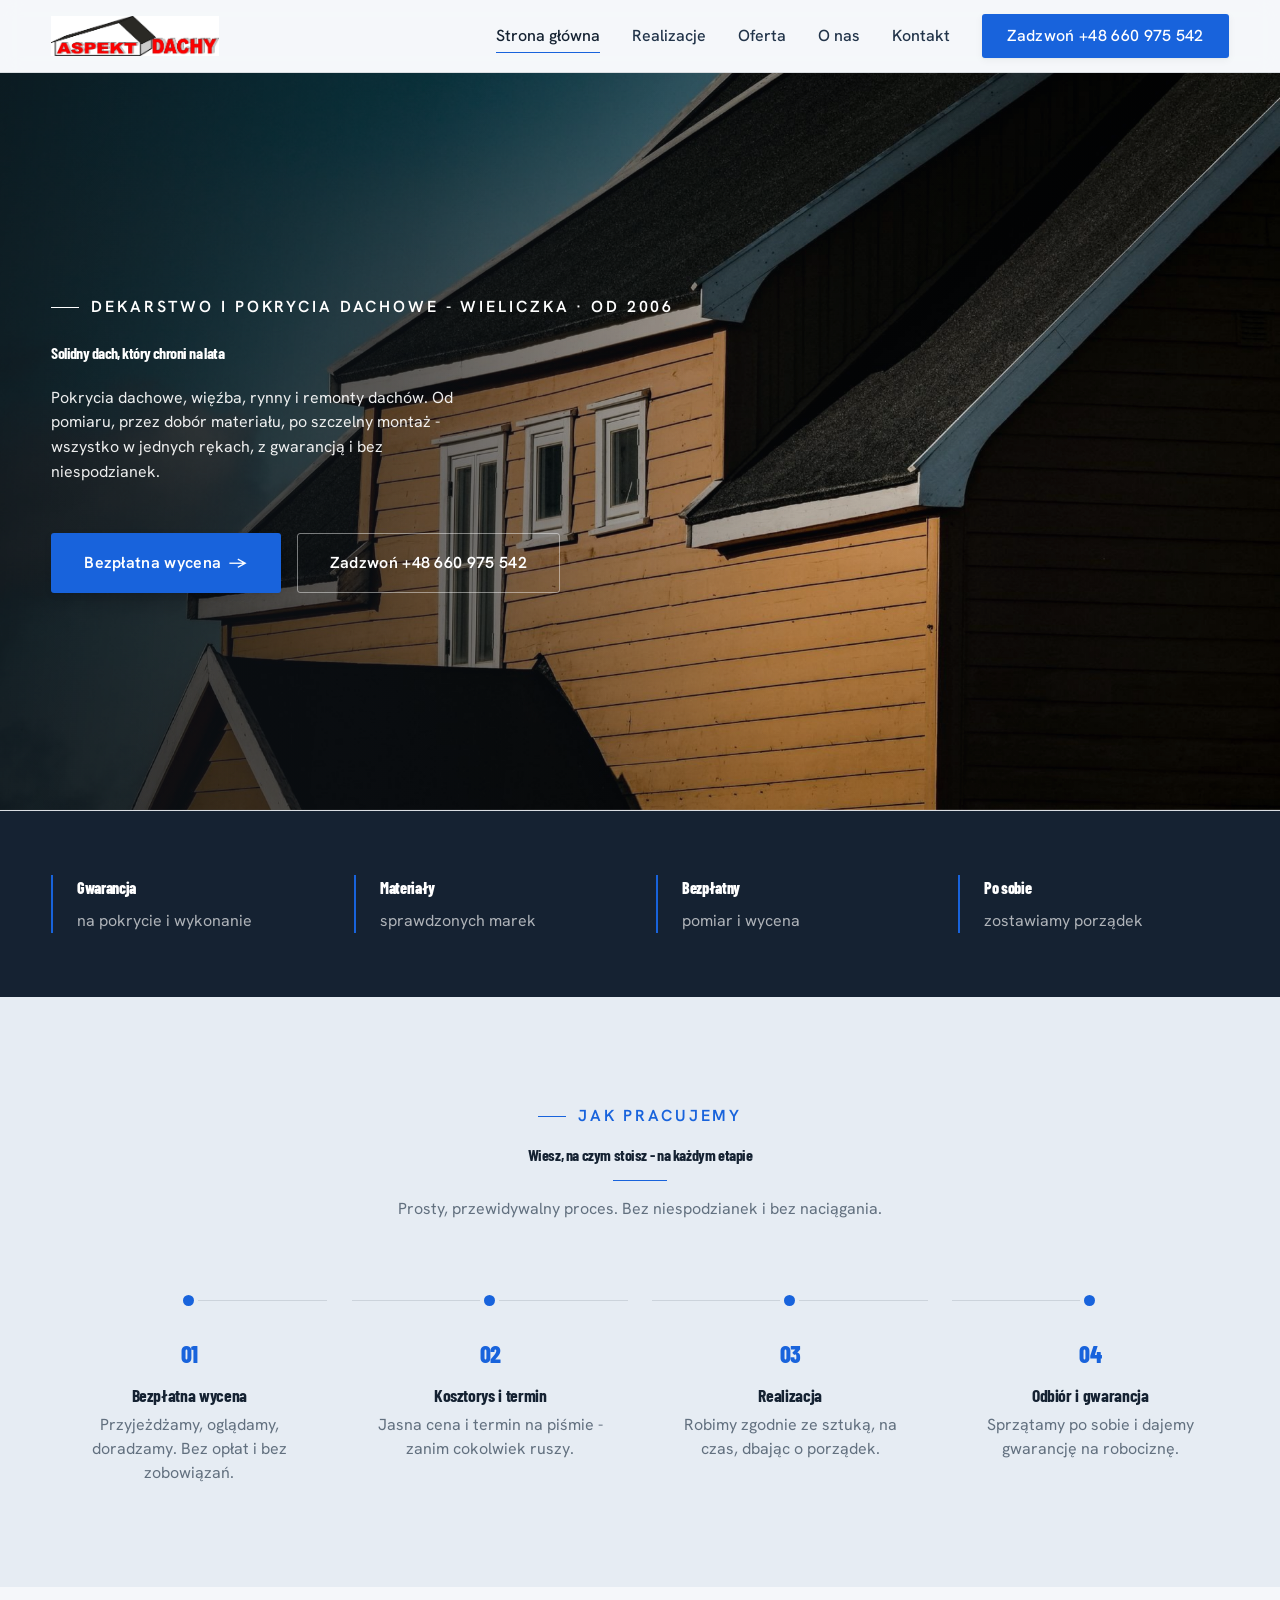
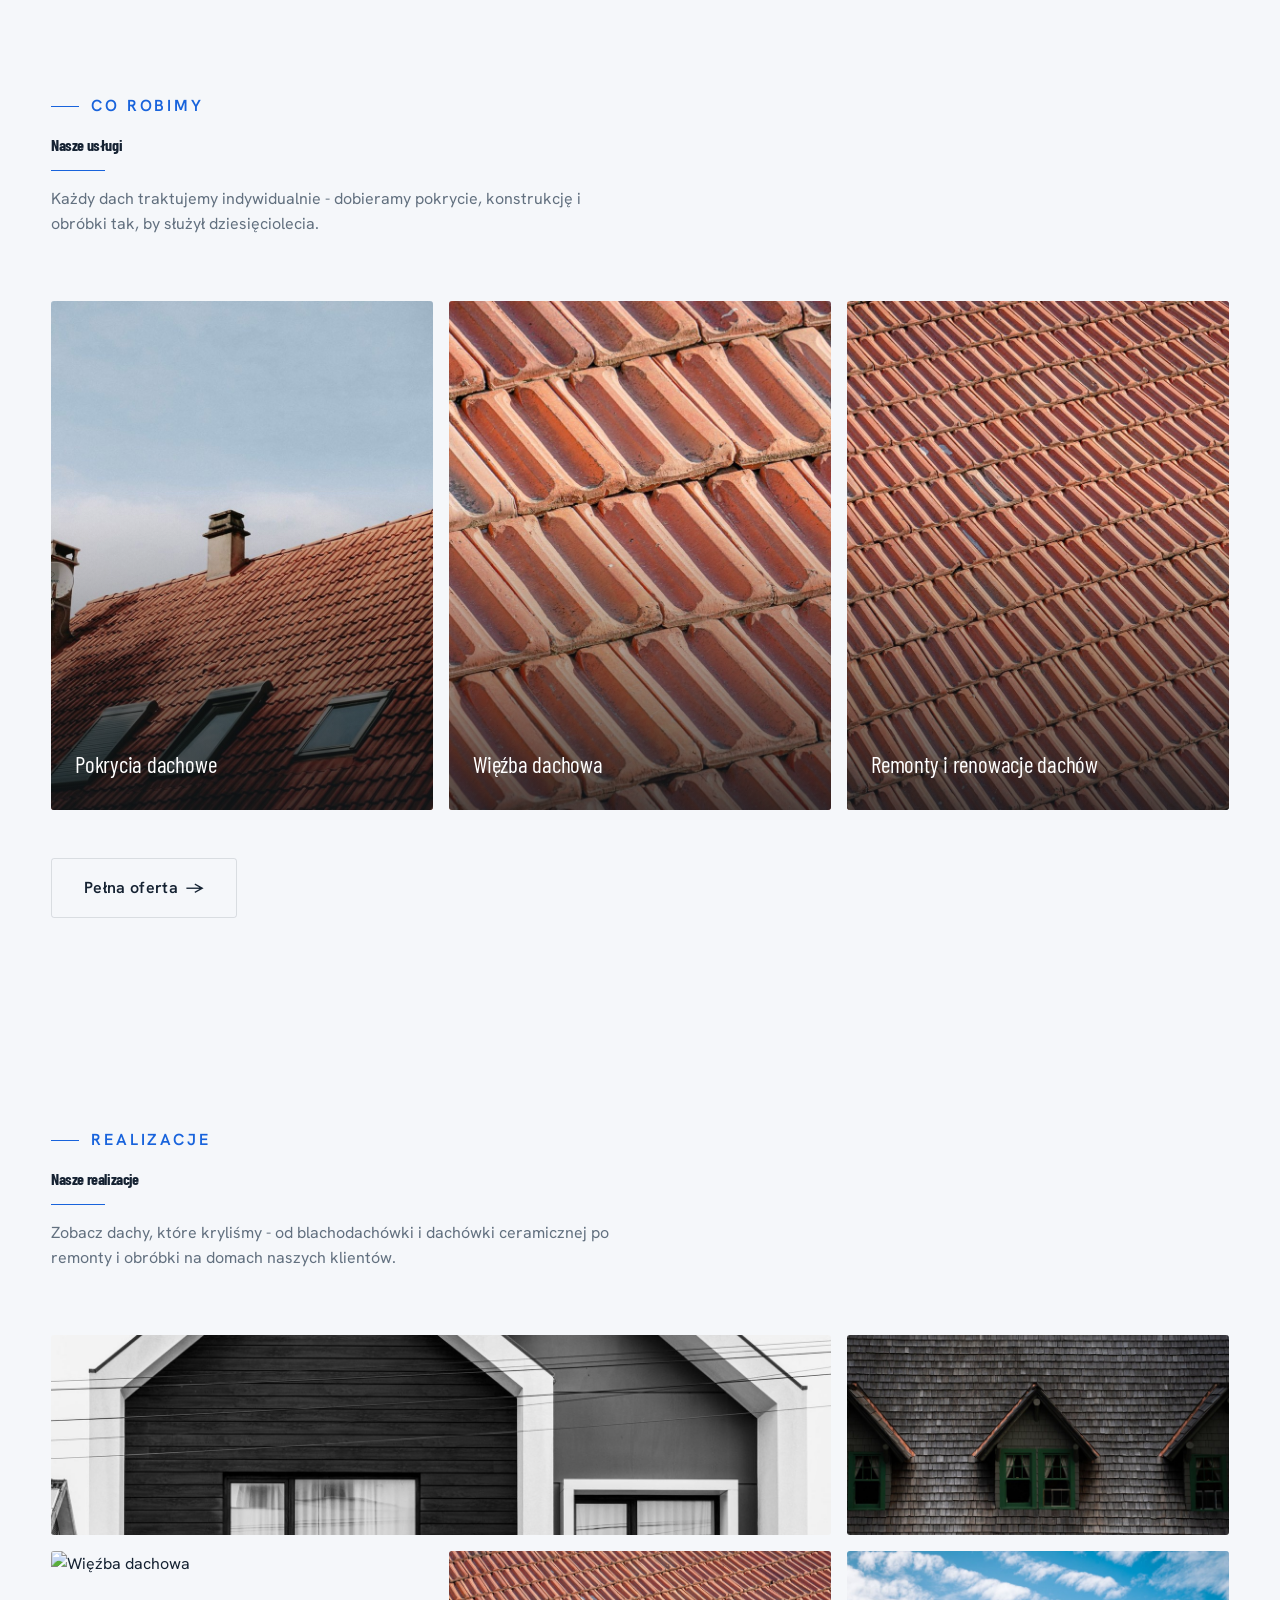
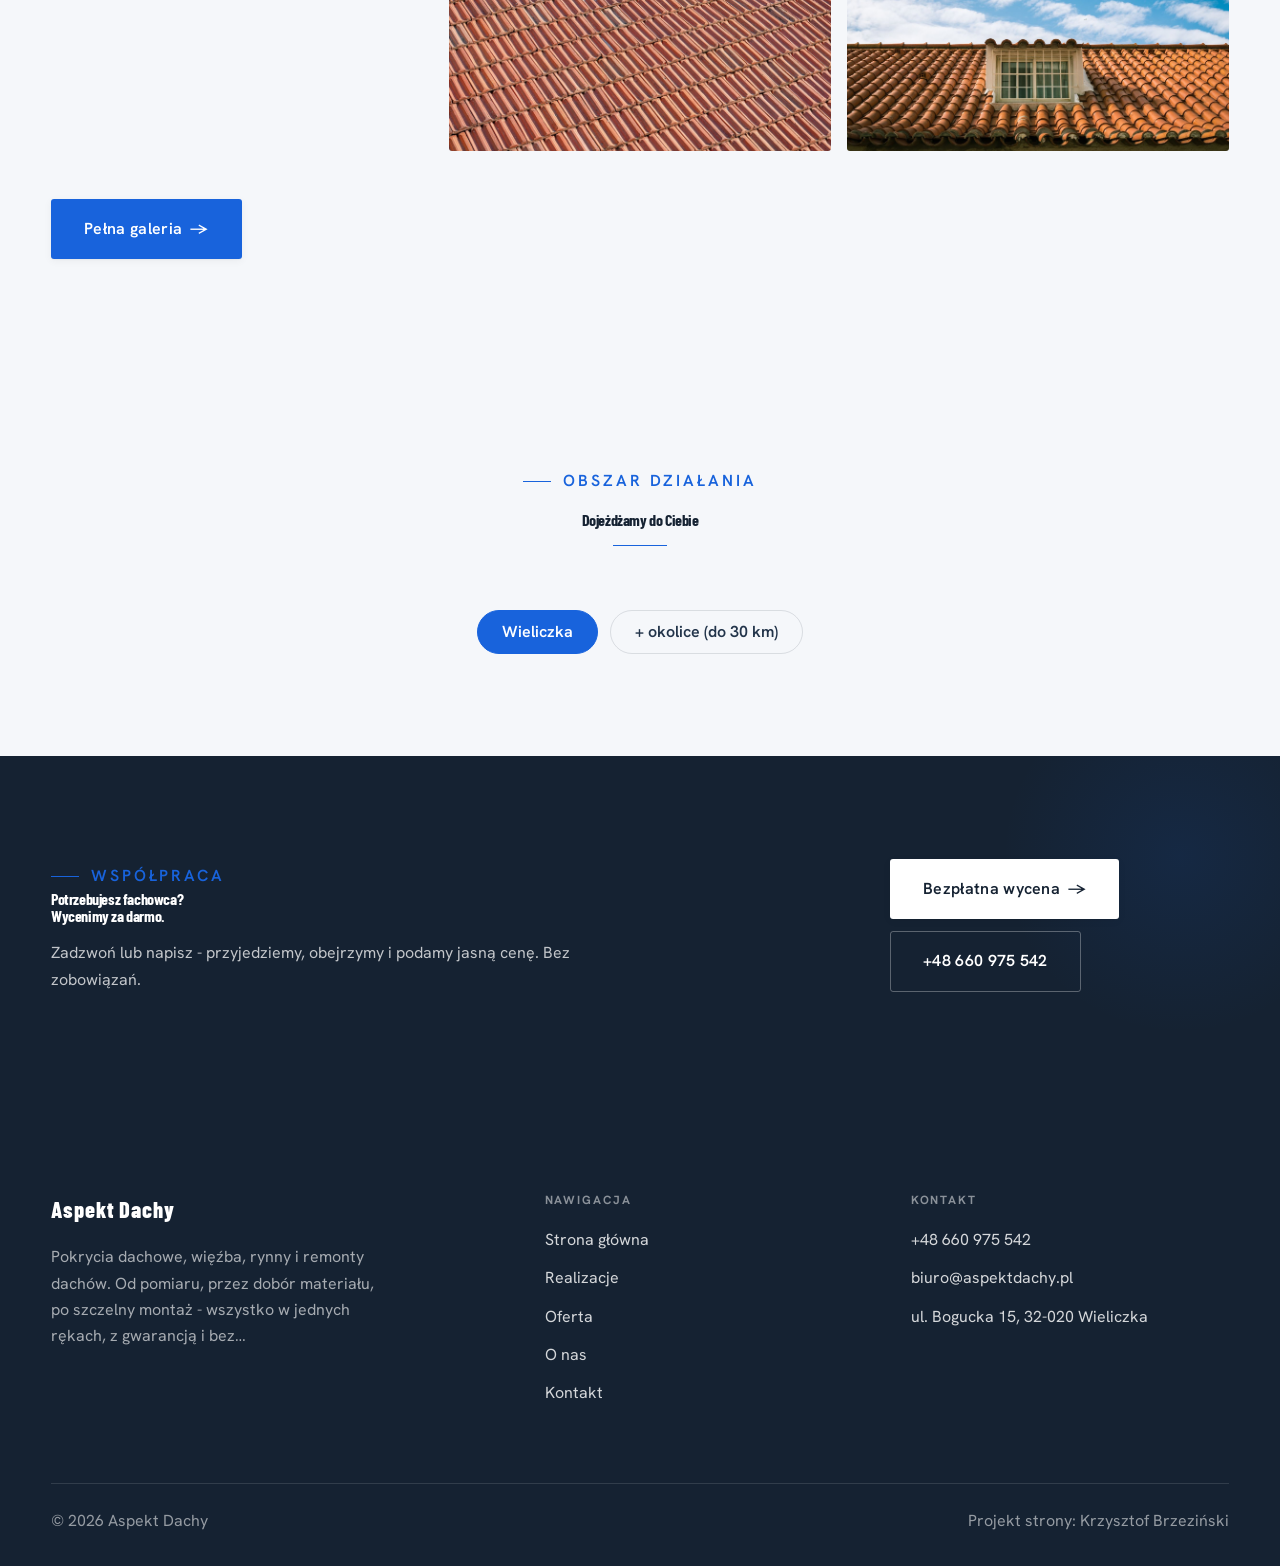
==== index.html @ 0766b1b4 "Demo Aspekt Dachy - dekarstwo Wieliczka (ich logo+kolor niebieski, stock nie AI)" ====
<!DOCTYPE html>
<html lang="pl">
<head>
<meta charset="UTF-8">
<meta name="viewport" content="width=device-width, initial-scale=1.0">
<title>Aspekt Dachy - Pokrycia dachowe i dekarstwo - Wieliczka</title>
<meta name="description" content="Aspekt Dachy - dekarstwo i pokrycia dachowe: blachodachówka, dachówka, więźba, rynny i remonty dachów. Bezpłatny pomiar i wycena. Zobacz nasze realizacje.">
<link rel="preconnect" href="https://fonts.googleapis.com">
<link rel="preconnect" href="https://fonts.gstatic.com" crossorigin>
<link href="https://fonts.googleapis.com/css2?family=Barlow+Condensed:wght@500;600;700&family=Hanken+Grotesk:wght@400;500;600&display=swap" rel="stylesheet">
<link rel="stylesheet" href="assets/styles.css">
</head>
<body>

<header class="nav">
  <div class="wrap nav-inner">
    <a class="brand brand-has-logo" href="index.html"><img class="brand-logo" src="img/logo.jpg" alt="Aspekt Dachy"></a>
    <nav class="nav-links">
      <a href="index.html" class="active">Strona główna</a>
      <a href="realizacje.html">Realizacje</a>
      <a href="oferta.html">Oferta</a>
      <a href="o-nas.html">O nas</a>
      <a href="kontakt.html">Kontakt</a>
      <a href="tel:+48660975542" class="btn btn-accent">Zadzwoń +48 660 975 542</a>
    </nav>
    <button class="nav-toggle" aria-label="Menu"><span></span><span></span><span></span></button>
  </div>
</header>

<section class="hero-cine">
  <img src="img/hero.jpg" alt="Aspekt Dachy - Solidny dach, który chroni na lata">
  <div class="wrap">
    <div class="hero-copy">
      <span class="eyebrow">Dekarstwo i pokrycia dachowe - Wieliczka · od 2006</span>
      <h1>Solidny dach, który chroni na lata</h1>
      <p class="lead">Pokrycia dachowe, więźba, rynny i remonty dachów. Od pomiaru, przez dobór materiału, po szczelny montaż - wszystko w jednych rękach, z gwarancją i bez niespodzianek.</p>
      <div class="hero-actions">
        <a href="kontakt.html" class="btn btn-accent">Bezpłatna wycena <span class="arr">→</span></a>
        <a href="tel:+48660975542" class="btn btn-ghost" style="color:#fff;border-color:rgba(255,255,255,.45)">Zadzwoń +48 660 975 542</a>
      </div>
    </div>
  </div>
</section>
<section class="strip" style="padding-block:0">
  <div class="wrap">
    <div class="item reveal"><div class="k">Gwarancja</div><div class="v">na pokrycie i wykonanie</div></div>
    <div class="item reveal"><div class="k">Materiały</div><div class="v">sprawdzonych marek</div></div>
    <div class="item reveal"><div class="k">Bezpłatny</div><div class="v">pomiar i wycena</div></div>
    <div class="item reveal"><div class="k">Po sobie</div><div class="v">zostawiamy porządek</div></div>
  </div>
</section>
<section class="proces">
  <div class="wrap">
    <div class="head center reveal">
      <span class="eyebrow">Jak pracujemy</span>
      <h2>Wiesz, na czym stoisz - na każdym etapie</h2>
      <p>Prosty, przewidywalny proces. Bez niespodzianek i bez naciągania.</p>
    </div>
    <ol class="proces-line">
      <li class="reveal"><span class="pno">01</span><h3>Bezpłatna wycena</h3><p>Przyjeżdżamy, oglądamy, doradzamy. Bez opłat i bez zobowiązań.</p></li>
      <li class="reveal"><span class="pno">02</span><h3>Kosztorys i termin</h3><p>Jasna cena i termin na piśmie - zanim cokolwiek ruszy.</p></li>
      <li class="reveal"><span class="pno">03</span><h3>Realizacja</h3><p>Robimy zgodnie ze sztuką, na czas, dbając o porządek.</p></li>
      <li class="reveal"><span class="pno">04</span><h3>Odbiór i gwarancja</h3><p>Sprzątamy po sobie i dajemy gwarancję na robociznę.</p></li>
    </ol>
  </div>
</section>
<section>
  <div class="wrap">
    <div class="head reveal">
      <span class="eyebrow">Co robimy</span>
      <h2>Nasze usługi</h2>
      <p>Każdy dach traktujemy indywidualnie - dobieramy pokrycie, konstrukcję i obróbki tak, by służył dziesięciolecia.</p>
    </div>
    <div class="gateways">
      <a href="oferta.html" class="gateway reveal"><img src="img/g2.jpg" alt="Pokrycia dachowe" loading="lazy"><span class="g-ttl">Pokrycia dachowe</span></a>
      <a href="oferta.html" class="gateway reveal"><img src="img/g3.jpg" alt="Więźba dachowa" loading="lazy"><span class="g-ttl">Więźba dachowa</span></a>
      <a href="oferta.html" class="gateway reveal"><img src="img/g4.jpg" alt="Remonty i renowacje dachów" loading="lazy"><span class="g-ttl">Remonty i renowacje dachów</span></a>
    </div>
    <div style="margin-top:var(--space-7)" class="reveal"><a href="oferta.html" class="btn btn-ghost">Pełna oferta <span class="arr">→</span></a></div>
  </div>
</section>
<section>
  <div class="wrap">
    <div class="head reveal">
      <span class="eyebrow">Realizacje</span>
      <h2>Nasze realizacje</h2>
      <p>Zobacz dachy, które kryliśmy - od blachodachówki i dachówki ceramicznej po remonty i obróbki na domach naszych klientów.</p>
    </div>
    <div class="gallery">
      <div class="tile t-two3 reveal"><img src="img/g5.jpg" alt="Dach z blachodachówki" loading="lazy"><div class="cap">Dach z blachodachówki</div></div>
      <div class="tile t-third reveal"><img src="img/g6.jpg" alt="Dachówka ceramiczna" loading="lazy"><div class="cap">Dachówka ceramiczna</div></div>
      <div class="tile t-third reveal"><img src="img/g7.jpg" alt="Więźba dachowa" loading="lazy"><div class="cap">Więźba dachowa</div></div>
      <div class="tile t-third reveal"><img src="img/g8.jpg" alt="Rynny i obróbki" loading="lazy"><div class="cap">Rynny i obróbki</div></div>
      <div class="tile t-third reveal"><img src="img/g9.jpg" alt="Remont dachu" loading="lazy"><div class="cap">Remont dachu</div></div>
    </div>
    <div style="margin-top:var(--space-7)" class="reveal"><a href="realizacje.html" class="btn btn-accent">Pełna galeria <span class="arr">→</span></a></div>
  </div>
</section>
<section class="obszar">
  <div class="wrap">
    <div class="head center reveal">
      <span class="eyebrow">Obszar działania</span>
      <h2>Dojeżdżamy do Ciebie</h2>
    </div>
    <ul class="obszar-list reveal"><li class="is-home">Wieliczka</li><li>+ okolice (do 30 km)</li></ul>
  </div>
</section>
<section class="cta">
  <div class="wrap">
    <div class="reveal">
      <span class="eyebrow">Współpraca</span>
      <h2>Potrzebujesz fachowca? Wycenimy za darmo.</h2>
      <p>Zadzwoń lub napisz - przyjedziemy, obejrzymy i podamy jasną cenę. Bez zobowiązań.</p>
    </div>
    <div class="cta-actions reveal">
      <a href="kontakt.html" class="btn btn-light">Bezpłatna wycena <span class="arr">→</span></a>
      <a href="tel:+48660975542" class="btn btn-ghost" style="color:#fff;border-color:rgba(255,255,255,.3)">+48 660 975 542</a>
    </div>
  </div>
</section>

<footer>
  <div class="wrap">
    <div class="foot-grid">
      <div class="foot-brand">
        <div class="name">Aspekt Dachy</div>
        <p>Pokrycia dachowe, więźba, rynny i remonty dachów. Od pomiaru, przez dobór materiału, po szczelny montaż - wszystko w jednych rękach, z gwarancją i bez…</p>
      </div>
      <div class="foot-col">
        <h4>Nawigacja</h4>
        <a href="index.html">Strona główna</a>
        <a href="realizacje.html">Realizacje</a>
        <a href="oferta.html">Oferta</a>
        <a href="o-nas.html">O nas</a>
        <a href="kontakt.html">Kontakt</a>
      </div>
      <div class="foot-col">
        <h4>Kontakt</h4>
        <a href="tel:+48660975542">+48 660 975 542</a>
        <a href="mailto:biuro@aspektdachy.pl">biuro@aspektdachy.pl</a>
        <p>ul. Bogucka 15, 32-020 Wieliczka</p>
      </div>
    </div>
    <div class="foot-bot">
      <span>© 2026 Aspekt Dachy</span>
      <span>Projekt strony: Krzysztof Brzeziński</span>
    </div>
  </div>
</footer>
<div class="sticky-call"><a class="sc-call" href="tel:+48660975542">📞 Zadzwoń</a><a class="sc-quote" href="kontakt.html">Bezpłatna wycena</a></div>

<script src="assets/main.js"></script>
</body>
</html>
---- assets/styles.css ----
/* ============================================================
   STOLBASZ — premium, architektoniczny B2B fit-out
   Jasna paleta, zero brązu. System wg premium-web-craft.
   Projekt strony: Krzysztof Brzeziński
   ============================================================ */

:root{
  /* PALETA — jasna, architektoniczna, chłodna */
  --paper:#F5F7FA;          /* główne tło */
  --paper-2:#E6ECF3;        /* sekcje alternatywne (chłodny jasny szary) */
  --paper-3:#E6ECF3;        /* delikatne wypełnienia */
  --ink:#152232;            /* tekst główny — chłodny grafit */
  --ink-soft:#22344A;       /* nagłówki drugorzędne */
  --muted:#62707F;          /* tekst poboczny */
  --line:rgba(21,34,50,.12);/* hairline */
  --accent:#1863DC;         /* stonowany petrol-slate — jedyny akcent */
  --accent-d:#066AAB;
  --accent-soft:rgba(24,99,220,.10);
  --dark:#152232;           /* sekcje ciemne (stopka/CTA) */

  /* ODSTĘPY — skala 4/8 */
  --space-1:4px; --space-2:8px; --space-3:12px; --space-4:16px; --space-5:24px;
  --space-6:32px; --space-7:48px; --space-8:64px; --space-9:96px; --space-10:128px;

  /* TYPOGRAFIA — fluid clamp() */
  --text-sm:clamp(.82rem,.8rem+.1vw,.9rem);
  --text-base:clamp(1rem,.97rem+.15vw,1.1rem);
  --text-lg:clamp(1.12rem,1.05rem+.3vw,1.3rem);
  --text-h3:clamp(1.2rem,1.1rem+.5vw,1.5rem);
  --text-h2:clamp(1.9rem,1.5rem+1.9vw,2.8rem);
  --text-h1:clamp(2.6rem,1.9rem+3.6vw,4.6rem);

  /* PROMIENIE — architektoniczne, raczej ostre */
  --r-sm:3px; --r-md:6px; --r-lg:10px;

  /* RUCH */
  --ease:cubic-bezier(.25,.46,.45,.94); --dur:.24s;

  /* CIENIE — miękkie, warstwowe */
  --sh-sm:0 1px 2px rgba(16,24,32,.04), 0 2px 8px rgba(16,24,32,.05);
  --sh-md:0 2px 6px rgba(16,24,32,.05), 0 12px 28px -8px rgba(16,24,32,.12);
  --sh-lg:0 6px 14px rgba(16,24,32,.07), 0 26px 56px -18px rgba(16,24,32,.22);

  --hairline:1px solid var(--line);

  --font-display:'Barlow Condensed','Hanken Grotesk',sans-serif;
  --font-body:'Hanken Grotesk',sans-serif;
}

*{box-sizing:border-box;margin:0;padding:0}
html{scroll-behavior:smooth}
body{
  font-family:var(--font-body);
  font-size:var(--text-base);
  line-height:1.65;
  color:var(--ink);
  background:var(--paper);
  -webkit-font-smoothing:antialiased;
  text-rendering:optimizeLegibility;
}
img{max-width:100%;display:block}
a{color:inherit;text-decoration:none}

.wrap{width:min(92%,1180px);margin-inline:auto}
section{padding-block:clamp(52px,6.5vw,96px)}

h1,h2,h3{font-family:var(--font-display);font-weight:700;line-height:1.08;letter-spacing:-.02em;color:var(--ink)}
h1{font-size:var(--text-h1);letter-spacing:-.035em}
h2{font-size:var(--text-h2);letter-spacing:-.025em}
h3{font-size:var(--text-h3)}
p{max-width:65ch}

.eyebrow{
  font-family:var(--font-body);
  font-size:var(--text-sm);
  font-weight:600;
  letter-spacing:.18em;
  text-transform:uppercase;
  color:var(--accent);
  display:inline-flex;align-items:center;gap:var(--space-3);
}
.eyebrow::before{content:"";width:28px;height:1px;background:var(--accent);display:inline-block}

.muted{color:var(--muted)}
.lead{font-size:var(--text-lg);line-height:1.55;color:var(--ink-soft);max-width:50ch}

/* ---------- BUTTONS ---------- */
.btn{
  display:inline-flex;align-items:center;gap:var(--space-2);
  font-weight:600;font-size:var(--text-sm);letter-spacing:.02em;
  padding:var(--space-4) var(--space-6);
  border-radius:var(--r-sm);
  transition:transform var(--dur) var(--ease),box-shadow var(--dur) var(--ease),background var(--dur) var(--ease);
  cursor:pointer;border:1px solid transparent;
}
.btn-accent{background:var(--accent);color:#fff;box-shadow:var(--sh-sm)}
.btn-accent:hover{background:var(--accent-d);transform:translateY(-2px);box-shadow:var(--sh-md)}
.btn-accent:active{transform:translateY(0);box-shadow:var(--sh-sm)}
.btn-ghost{background:transparent;color:var(--ink);border-color:var(--line)}
.btn-ghost:hover{border-color:var(--accent);color:var(--accent);transform:translateY(-2px)}
.btn-light{background:#fff;color:var(--ink);box-shadow:var(--sh-sm)}
.btn-light:hover{transform:translateY(-2px);box-shadow:var(--sh-md)}
.btn .arr{transition:transform var(--dur) var(--ease)}
.btn:hover .arr{transform:translateX(4px)}

/* ---------- NAV ---------- */
.nav{
  position:sticky;top:0;z-index:50;
  background:color-mix(in srgb,var(--paper) 88%,transparent);
  backdrop-filter:saturate(140%) blur(10px);
  border-bottom:var(--hairline);
}
.nav-inner{display:flex;align-items:center;justify-content:space-between;height:72px}
.brand{display:flex;flex-direction:column;line-height:1}
.brand .name{font-family:var(--font-display);font-weight:800;font-size:1.35rem;letter-spacing:.04em}
.brand .sub{font-size:.62rem;letter-spacing:.34em;text-transform:uppercase;color:var(--muted);margin-top:5px}
.nav-links{display:flex;align-items:center;gap:var(--space-6)}
.nav-links a{font-size:var(--text-sm);font-weight:500;color:var(--ink-soft);position:relative;padding-block:4px;transition:color var(--dur) var(--ease)}
.nav-links a::after{content:"";position:absolute;left:0;bottom:0;width:0;height:1.5px;background:var(--accent);transition:width var(--dur) var(--ease)}
.nav-links a:hover,.nav-links a.active{color:var(--ink)}
.nav-links a:hover::after,.nav-links a.active::after{width:100%}
.nav-links .btn{padding:var(--space-2) var(--space-5)}
/* przyciski w nav: właściwy kolor (przebij .nav-links a) + bez podkreślenia */
.nav-links a.btn-accent{color:#fff}
.nav-links a.btn-ghost,.nav-links a.btn-light{color:var(--ink)}
.nav-links a.btn::after{display:none}
.nav-toggle{display:none;background:none;border:none;cursor:pointer;flex-direction:column;gap:5px;padding:8px}
.nav-toggle span{width:24px;height:2px;background:var(--ink);transition:var(--dur)}

/* ---------- HERO (split) ---------- */
.hero{position:relative;overflow:hidden;border-bottom:var(--hairline)}
.hero-grid{display:grid;grid-template-columns:1.05fr .95fr;gap:clamp(24px,4vw,60px);align-items:center;
  padding-block:clamp(36px,4.5vw,64px)}
.hero-copy .eyebrow{margin-bottom:var(--space-5)}
.hero-copy h1{margin-bottom:var(--space-5)}
.hero-copy .lead{margin-bottom:var(--space-7)}
.hero-actions{display:flex;flex-wrap:wrap;gap:var(--space-4)}
.hero-art{position:relative;aspect-ratio:4/3;border-radius:var(--r-lg);overflow:hidden;box-shadow:var(--sh-lg)}
.hero-art img{width:100%;height:100%;object-fit:cover}
.hero-art::after{content:"";position:absolute;inset:0;background:linear-gradient(180deg,transparent 55%,rgba(18,24,28,.28))}
.hero-badge{position:absolute;left:var(--space-5);bottom:var(--space-5);z-index:2;
  background:rgba(252,252,251,.94);backdrop-filter:blur(4px);
  border-radius:var(--r-md);padding:var(--space-4) var(--space-5);box-shadow:var(--sh-md);max-width:78%}
.hero-badge strong{display:block;font-family:var(--font-display);font-size:1rem;letter-spacing:-.01em}
.hero-badge span{font-size:var(--text-sm);color:var(--muted)}

/* ---------- HERO duży / kinowy (strona główna) ---------- */
.hero-cine{position:relative;min-height:clamp(560px,82vh,840px);min-height:clamp(560px,82svh,840px);display:flex;align-items:center;overflow:hidden;border-bottom:var(--hairline)}
.hero-cine>img{position:absolute;inset:0;width:100%;height:100%;object-fit:cover;z-index:0}
.hero-cine::after{content:"";position:absolute;inset:0;z-index:1;
  background:linear-gradient(95deg,rgba(13,18,23,.86) 0%,rgba(13,18,23,.64) 32%,rgba(13,18,23,.24) 62%,rgba(13,18,23,.04) 100%)}
.hero-cine .wrap{position:relative;z-index:2;padding-block:var(--space-8)}
.hero-cine .hero-copy{max-width:660px}
.hero-cine .eyebrow{color:#fff;margin-bottom:var(--space-5)}
.hero-cine .eyebrow::before{background:#fff}
.hero-cine h1{color:#fff;margin-bottom:var(--space-5);font-size:clamp(2.9rem,2rem+4.4vw,5.2rem)}
.hero-cine .lead{color:rgba(255,255,255,.92);max-width:48ch;margin-bottom:var(--space-7)}
.hero-cine .hero-actions{display:flex;flex-wrap:wrap;gap:var(--space-4)}
@media(max-width:680px){
  .hero-cine{min-height:clamp(520px,76vh,640px);min-height:clamp(520px,76svh,640px);align-items:flex-end}
  .hero-cine::after{background:linear-gradient(0deg,rgba(13,18,23,.9) 6%,rgba(13,18,23,.45) 55%,rgba(13,18,23,.25) 100%)}
  .hero-cine .wrap{padding-bottom:var(--space-9)}
}

/* full-bleed hero variant (podstrony) */
.pagehead{position:relative;min-height:46vh;min-height:46svh;display:flex;align-items:flex-end;overflow:hidden;border-bottom:var(--hairline)}
.pagehead img{position:absolute;inset:0;width:100%;height:100%;object-fit:cover}
.pagehead::after{content:"";position:absolute;inset:0;background:linear-gradient(180deg,rgba(18,24,28,.25),rgba(18,24,28,.62))}
.pagehead .wrap{position:relative;z-index:2;padding-block:var(--space-9);color:#fff}
.pagehead h1{color:#fff;max-width:18ch}
.pagehead .eyebrow{color:#fff}
.pagehead .eyebrow::before{background:#fff}
.pagehead p{color:rgba(255,255,255,.86);margin-top:var(--space-4);max-width:54ch}

/* ---------- STRIP (pasek skrótów / liczby) ---------- */
.strip{background:var(--dark);color:#fff}
.strip .wrap{display:grid;grid-template-columns:repeat(4,1fr);gap:var(--space-6);padding-block:var(--space-8)}
.strip .item .k{font-family:var(--font-display);font-size:clamp(1.6rem,1.2rem+1.4vw,2.4rem);font-weight:800;letter-spacing:-.02em;color:#fff}
.strip .item .v{font-size:var(--text-sm);color:rgba(255,255,255,.66);margin-top:var(--space-2);line-height:1.45}
.strip .item{border-left:2px solid var(--accent);padding-left:var(--space-5)}

/* ---------- SECTION HEAD ---------- */
.head{max-width:48rem;margin-bottom:var(--space-8)}
.head.center{margin-inline:auto;text-align:center}
.head .eyebrow{margin-bottom:var(--space-4)}
.head h2{margin-bottom:var(--space-4)}
.head p{color:var(--muted);font-size:var(--text-lg);line-height:1.55}
.head.center p{margin-inline:auto}

/* ---------- INTRO SPLIT ---------- */
.split{display:grid;grid-template-columns:.92fr 1.08fr;gap:clamp(28px,5vw,80px);align-items:center}
.split.rev{grid-template-columns:1.08fr .92fr}
.split.rev .split-art{order:-1}
.split-art{position:relative;aspect-ratio:5/4;border-radius:var(--r-lg);overflow:hidden;box-shadow:var(--sh-lg)}
.split-art img{width:100%;height:100%;object-fit:cover}
.split-copy h2{margin-bottom:var(--space-5)}
.split-copy p+p{margin-top:var(--space-4)}
.split-copy .btn{margin-top:var(--space-6)}

/* ---------- SERVICES (zakres) ---------- */
.svc-grid{display:grid;grid-template-columns:repeat(auto-fit,minmax(280px,1fr));gap:var(--space-5)}
.svc{background:#fff;border:var(--hairline);border-radius:var(--r-md);padding:var(--space-7) var(--space-6);
  transition:transform var(--dur) var(--ease),box-shadow var(--dur) var(--ease),border-color var(--dur) var(--ease);
  position:relative;overflow:hidden}
.svc::before{content:"";position:absolute;left:0;top:0;width:3px;height:0;background:var(--accent);transition:height var(--dur) var(--ease)}
.svc:hover{transform:translateY(-4px);box-shadow:var(--sh-md);border-color:transparent}
.svc:hover::before{height:100%}
.svc .ic{font-family:var(--font-display);font-size:.8rem;font-weight:700;letter-spacing:.12em;color:var(--accent);margin-bottom:var(--space-4)}
.svc h3{margin-bottom:var(--space-3);font-size:1.22rem}
.svc p{color:var(--muted);font-size:var(--text-base);line-height:1.6}

/* big detailed service rows */
.svc-row{display:grid;grid-template-columns:.8fr 1.2fr;gap:clamp(20px,4vw,60px);align-items:center;padding-block:var(--space-8)}
.svc-row+.svc-row{border-top:var(--hairline)}
.svc-row.rev{grid-template-columns:1.2fr .8fr}
.svc-row.rev .svc-row-art{order:-1}
.svc-row-art{aspect-ratio:4/3;border-radius:var(--r-md);overflow:hidden;box-shadow:var(--sh-md)}
.svc-row-art img{width:100%;height:100%;object-fit:cover}
.svc-row h3{font-size:1.5rem;margin-bottom:var(--space-4)}
.svc-row .num{font-family:var(--font-display);font-size:.85rem;font-weight:700;letter-spacing:.14em;color:var(--accent);display:block;margin-bottom:var(--space-3)}
.svc-row ul{list-style:none;margin-top:var(--space-4);display:flex;flex-direction:column;gap:var(--space-2)}
.svc-row li{position:relative;padding-left:var(--space-5);color:var(--muted);font-size:var(--text-base)}
.svc-row li::before{content:"";position:absolute;left:0;top:.62em;width:8px;height:1px;background:var(--accent)}

/* ---------- GALLERY (realizacje) ---------- */
.gallery{display:grid;grid-template-columns:repeat(12,1fr);gap:var(--space-4);grid-auto-rows:200px}
.tile{position:relative;overflow:hidden;border-radius:var(--r-md);box-shadow:var(--sh-sm);
  transition:transform var(--dur) var(--ease),box-shadow var(--dur) var(--ease)}
.tile img{width:100%;height:100%;object-fit:cover;transition:transform .6s var(--ease)}
.tile:hover{box-shadow:var(--sh-md)}
.tile:hover img{transform:scale(1.05)}
.tile .cap{position:absolute;left:0;right:0;bottom:0;padding:var(--space-5) var(--space-4) var(--space-4);
  background:linear-gradient(transparent,rgba(18,24,28,.78));color:#fff;
  font-size:var(--text-sm);font-weight:600;letter-spacing:.01em;
  opacity:0;transform:translateY(8px);transition:var(--dur) var(--ease)}
.tile:hover .cap{opacity:1;transform:translateY(0)}
.tile .cap small{display:block;font-weight:400;opacity:.78;letter-spacing:.04em;text-transform:uppercase;font-size:.66rem;margin-top:3px}
/* bento spans */
.t-wide{grid-column:span 6}
.t-tall{grid-column:span 6;grid-row:span 2}
.t-std{grid-column:span 6}
.t-third{grid-column:span 4}
.t-two3{grid-column:span 8}

/* ---------- TRUST / WIARYGODNOŚĆ ---------- */
.trust{background:var(--paper-2)}
.trust-grid{display:grid;grid-template-columns:repeat(auto-fit,minmax(240px,1fr));gap:var(--space-5);margin-top:var(--space-7)}
.trust-card{background:#fff;border-radius:var(--r-md);padding:var(--space-7) var(--space-6);box-shadow:var(--sh-sm);border-top:3px solid var(--accent)}
.trust-card .big{font-family:var(--font-display);font-size:clamp(1.8rem,1.3rem+1.6vw,2.6rem);font-weight:800;letter-spacing:-.02em;color:var(--ink);line-height:1}
.trust-card h3{font-size:1.12rem;margin:var(--space-3) 0 var(--space-2)}
.trust-card p{color:var(--muted);font-size:var(--text-base);line-height:1.55}

/* ---------- CTA band ---------- */
.cta{background:var(--dark);color:#fff;position:relative;overflow:hidden}
.cta .wrap{display:grid;grid-template-columns:1.4fr .6fr;gap:var(--space-7);align-items:center;position:relative;z-index:2}
.cta h2{color:#fff;max-width:20ch}
.cta p{color:rgba(255,255,255,.74);margin-top:var(--space-4)}
.cta-actions{display:flex;flex-direction:column;gap:var(--space-3);align-items:flex-start}
.cta::before{content:"";position:absolute;right:-80px;top:-80px;width:360px;height:360px;border-radius:50%;
  background:radial-gradient(circle,var(--accent-soft),transparent 70%)}

/* ---------- CONTACT ---------- */
.contact-grid{display:grid;grid-template-columns:.85fr 1.15fr;gap:clamp(28px,4vw,56px);align-items:start}
.info-list{display:flex;flex-direction:column;gap:var(--space-2)}
.info-row{display:flex;gap:var(--space-4);align-items:flex-start;padding-block:var(--space-4);border-bottom:var(--hairline)}
.info-row .ic{flex:none;width:42px;height:42px;display:grid;place-items:center;border-radius:50%;
  background:var(--accent-soft);color:var(--accent);font-size:1.05rem}
.info-row .lbl{font-size:.72rem;letter-spacing:.14em;text-transform:uppercase;color:var(--muted)}
.info-row .val{font-weight:600;font-size:var(--text-base);margin-top:2px}
.info-row a.val:hover{color:var(--accent)}
.map{border:none;border-radius:var(--r-lg);box-shadow:var(--sh-md);width:100%;height:100%;min-height:380px;filter:grayscale(.2) contrast(1.02)}
.form{background:#fff;border:var(--hairline);border-radius:var(--r-lg);padding:clamp(24px,3vw,40px);box-shadow:var(--sh-sm)}
.form .fld{margin-bottom:var(--space-5)}
.form label{display:block;font-size:var(--text-sm);font-weight:600;margin-bottom:var(--space-2)}
.form input,.form textarea{width:100%;font-family:inherit;font-size:var(--text-base);color:var(--ink);
  padding:var(--space-4);border:var(--hairline);border-radius:var(--r-sm);background:var(--paper);transition:border-color var(--dur)}
.form input:focus,.form textarea:focus{outline:none;border-color:var(--accent);background:#fff}
.form textarea{resize:vertical;min-height:120px}
.form .note{font-size:var(--text-sm);color:var(--muted);margin-top:var(--space-3)}

/* ---------- FOOTER ---------- */
footer{background:var(--dark);color:#fff;padding-block:var(--space-9) var(--space-6)}
.foot-grid{display:grid;grid-template-columns:1.4fr 1fr 1fr;gap:var(--space-7);margin-bottom:var(--space-8)}
.foot-brand .name{font-family:var(--font-display);font-weight:800;font-size:1.4rem;letter-spacing:.04em}
.foot-brand p{color:rgba(255,255,255,.62);margin-top:var(--space-4);font-size:var(--text-base);max-width:38ch}
.foot-col h4{font-size:.74rem;letter-spacing:.16em;text-transform:uppercase;color:rgba(255,255,255,.5);margin-bottom:var(--space-4)}
.foot-col a,.foot-col p{display:block;color:rgba(255,255,255,.82);font-size:var(--text-base);margin-bottom:var(--space-3)}
.foot-col a:hover{color:#fff}
.foot-bot{border-top:1px solid rgba(255,255,255,.12);padding-top:var(--space-5);display:flex;justify-content:space-between;flex-wrap:wrap;gap:var(--space-3);
  font-size:var(--text-sm);color:rgba(255,255,255,.55)}
.foot-bot a:hover{color:#fff}

/* ---------- REVEAL ---------- */
.reveal{opacity:0;transform:translateY(22px);transition:opacity .6s var(--ease),transform .6s var(--ease)}
.reveal.in{opacity:1;transform:none}

/* ---------- RESPONSIVE ---------- */
@media(max-width:920px){
  .hero-grid,.split,.split.rev,.svc-row,.svc-row.rev,.cta .wrap,.contact-grid,.foot-grid{grid-template-columns:1fr}
  .split.rev .split-art,.svc-row.rev .svc-row-art{order:0}
  .hero-art{aspect-ratio:16/10;max-height:420px}
  .strip .wrap{grid-template-columns:repeat(2,1fr);gap:var(--space-7)}
  .gallery{grid-auto-rows:180px}
  .t-wide,.t-tall,.t-std,.t-third,.t-two3{grid-column:span 6}
  .t-tall{grid-row:span 1}
  .cta-actions{flex-direction:row;flex-wrap:wrap}
  .foot-grid{gap:var(--space-6)}
}
@media(max-width:680px){
  .nav-links{position:fixed;inset:72px 0 auto 0;background:var(--paper);flex-direction:column;align-items:stretch;
    gap:0;padding:var(--space-4) 6%;border-bottom:var(--hairline);box-shadow:var(--sh-md);
    transform:translateY(-120%);transition:transform var(--dur) var(--ease)}
  .nav-links.open{transform:translateY(0)}
  .nav-links a{padding-block:var(--space-4);border-bottom:var(--hairline)}
  .nav-links .btn{margin-top:var(--space-3);justify-content:center}
  .nav-toggle{display:flex}
  .strip .wrap{grid-template-columns:1fr}
  .gallery{grid-template-columns:repeat(6,1fr)}
  .foot-grid{grid-template-columns:1fr}
}
@media(prefers-reduced-motion:reduce){
  *{animation-duration:.01ms!important;transition:none!important}
  .reveal{opacity:1!important;transform:none!important}
  html{scroll-behavior:auto}
}

/* ============================================================
   PREMIUM LAYER — destylat deep-researchu branż (anty-AI, spokój).
   Zmienne STOLBASZ (--accent/--ink/--paper/--line/--dark). Ruch ledwo
   zauważalny, krzywa cubic-bezier(.16,.84,.44,1); prefers-reduced-motion
   pokryte blanketem wyżej. Karty hairline zamiast cieni = #1 sygnał „nie-AI".
   ============================================================ */

/* więcej oddechu między sekcjami (liderzy: 110-130px) */
section{padding-block:clamp(64px,8vw,128px)}

/* 1) Aksamitny reveal — dłuższa, miękka krzywa zamiast „skoku" */
.reveal{transition:opacity .9s cubic-bezier(.16,.84,.44,1),transform .9s cubic-bezier(.16,.84,.44,1);will-change:opacity,transform}
/* stagger TYLKO w galerii (tam pozycja = porządek dzieci) */
.gallery .reveal:nth-child(2){transition-delay:.07s}
.gallery .reveal:nth-child(3){transition-delay:.14s}
.gallery .reveal:nth-child(4){transition-delay:.21s}
.gallery .reveal:nth-child(5){transition-delay:.28s}
.gallery .reveal:nth-child(6){transition-delay:.35s}

/* 2) Hero STATYCZNY na .hero-cine — Ken Burns CAŁKIEM WYŁĄCZONY 26.06 (3. zgłoszenie Szymona).
   GENEZA: animowanie scale na <img> hero z teksturami (cegły/framugi) re-samplinguje obraz
   klatka po klatce → na części ekranów drobne drganie/shimmer = „heroshot się trzęsie".
   translateY usunięto wcześniej, scale-only + will-change/GPU NIE wystarczyły do GWARANCJI gładkości.
   Krzysztof zażądał pewności („make sure, że błąd się nie pojawi") > efekt. Zero animacji = 0% drgania.
   Delikatny zoom zostaje TYLKO w pełnoekranowych hero gastro/studio (hg-bg/hs-bg — tło, inny
   mechanizm, chwalone, nigdy nie zgłaszane). NIE wracać do KB na .hero-cine bez realnego testu
   na sprzęcie klienta — to ryzyko regresji „trzęsienia”. */
/* BEZPIECZNY "wow" na hero = jednorazowy FADE-IN (opacity), nie zoom.
   opacity nie dotyka bitmapy → gładkie na KAŻDYM zdjęciu/ekranie/GPU, zero ryzyka migotania.
   Geometryczny ruch (scale/translate) na .hero-cine jest ZAKAZANY (bramka pilnuje). */
@keyframes heroFade{from{opacity:0}to{opacity:1}}
.hero-cine>img{transform:none;animation:heroFade 1.1s ease-out both}

/* 3) Akcentowy hairline pod nagłówkiem sekcji, który „rysuje się" przy wejściu */
.head h2{position:relative;padding-bottom:18px}
.head h2::after{content:"";position:absolute;left:0;bottom:0;height:1px;width:0;background:var(--accent);transition:width 1s cubic-bezier(.16,.84,.44,1) .15s}
.head.center h2::after{left:50%;transform:translateX(-50%)}
.head.reveal.in h2::after,.head.center.reveal.in h2::after{width:54px}

/* 4) Karty HAIRLINE zamiast cieni/zaokrągleń (najmocniejszy anty-AI detal) */
.svc{background:transparent;border:1px solid var(--line);border-radius:var(--r-sm);box-shadow:none}
.svc:hover{box-shadow:none;border-color:var(--accent);transform:translateY(-3px)}
.trust-card{background:transparent;box-shadow:none;border:1px solid var(--line);border-top:2px solid var(--accent);border-radius:var(--r-sm)}
.tile{box-shadow:none;border-radius:var(--r-sm)}
.tile:hover{box-shadow:none}

/* 5) Sticky-nav kondensuje się po przewinięciu (sygnał dopracowania) */
.nav{transition:box-shadow .4s ease,background .4s ease}
.nav.is-stuck{box-shadow:0 1px 0 var(--line),0 14px 30px -24px rgba(0,0,0,.45)}
.nav-inner{transition:height .35s var(--ease)}
.nav.is-stuck .nav-inner{height:60px}

/* 6) MANIFESTO — pełnoekranowy cytat-bohater (zastępuje generyczne „Dlaczego my") */
.manifesto{background:var(--paper-2);text-align:center}
.manifesto .wrap{max-width:60rem}
.manifesto p{font-family:var(--font-display);font-style:italic;font-size:clamp(1.6rem,1rem+2.4vw,2.8rem);line-height:1.32;color:var(--ink-soft);margin-inline:auto;max-width:26ch;position:relative;padding-top:var(--space-8)}
.manifesto p::before{content:"";position:absolute;top:0;left:50%;transform:translateX(-50%);width:54px;height:1px;background:var(--accent)}
.manifesto p span{color:var(--accent);font-style:italic}

/* 7) GATEWAYS — 3 duże bramy-zdjęcia (zamiast paska menu usług) */
.gateways{display:grid;grid-template-columns:repeat(3,1fr);gap:var(--space-4)}
.gateway{position:relative;aspect-ratio:3/4;overflow:hidden;border-radius:var(--r-sm);display:block}
.gateway img{width:100%;height:100%;object-fit:cover;transition:transform .8s var(--ease),filter .5s var(--ease)}
.gateway::after{content:"";position:absolute;inset:0;background:linear-gradient(180deg,transparent 38%,rgba(18,24,28,.74))}
.gateway:hover img{transform:scale(1.05);filter:brightness(1.05)}
.gateway .g-ttl{position:absolute;left:0;right:0;bottom:0;z-index:2;padding:var(--space-6) var(--space-5);color:#fff;font-family:var(--font-display);font-size:1.45rem;letter-spacing:-.01em;line-height:1.15}
.gateway .g-ttl small{display:block;font-family:var(--font-body);font-size:var(--text-sm);font-weight:400;opacity:.82;letter-spacing:.03em;margin-top:5px}
@media(max-width:760px){.gateways{grid-template-columns:1fr}.gateway{aspect-ratio:16/10}}

/* 8) LOGO klienta w nagłówku (gdy podane --logo) */
.brand-logo{height:40px;width:auto;max-width:220px;object-fit:contain;display:block}
.nav.is-stuck .brand-logo{height:34px}
@media(max-width:680px){.brand-logo{height:32px}}

/* === rodzina: fachowcy === */
/* ============================================================
   RODZINA: FACHOWCY (hydraulik/elektryk/remont/brukarstwo/ogrodzenia)
   Doklejane NA WIERZCH base.css. Dziedziczy paletę/fonty skórki (trade/elektryk).
   Filozofia: telefon-bohater + zaufanie + „bezpłatna wycena". Spokój, nie krzyk.
   (count-up i podwójny iframe mapy świadomie pominięte - krytyka blueprintu.)
   ============================================================ */

/* --- PROCES - oś „jak pracujemy" (podpis rodziny, czego nie ma w meblach) --- */
.proces{background:var(--paper-2)}
.proces-line{list-style:none;display:grid;grid-template-columns:repeat(4,1fr);gap:var(--space-5);position:relative;margin:0;padding:0}
.proces-line li{position:relative;padding-top:var(--space-7)}
.proces-line li::before{content:"";position:absolute;top:14px;left:0;right:0;height:1px;background:var(--line)}
.proces-line li:last-child::before{right:50%}
.proces-line li:first-child::before{left:50%}
.proces-line li::after{content:"";position:absolute;top:9px;left:calc(50% - 6px);width:11px;height:11px;border-radius:50%;background:var(--accent);box-shadow:0 0 0 4px var(--paper-2)}
.proces-line .pno{font-family:var(--font-display);font-weight:800;font-size:1.5rem;color:var(--accent);letter-spacing:-.02em;display:block;margin-bottom:var(--space-3);text-align:center}
.proces-line h3{font-size:1.1rem;margin-bottom:var(--space-2);text-align:center}
.proces-line p{color:var(--muted);font-size:var(--text-sm);line-height:1.5;text-align:center;max-width:26ch;margin-inline:auto}
@media(max-width:820px){
  .proces-line{grid-template-columns:1fr;gap:0}
  .proces-line li{padding:var(--space-5) 0 var(--space-5) var(--space-7)}
  .proces-line li::before{left:5px;right:auto;top:0;bottom:0;width:1px;height:auto}
  .proces-line li:first-child::before,.proces-line li:last-child::before{left:5px;right:auto}
  .proces-line li::after{top:var(--space-6);left:0}
  .proces-line .pno,.proces-line h3,.proces-line p{text-align:left;margin-inline:0}
}

/* --- OBSZAR DZIAŁANIA - lokalność (chipy z REALNEGO miasta, bez drugiego iframe) --- */
.obszar .head{text-align:center;margin-inline:auto}
.obszar .head .eyebrow{justify-content:center}
.obszar-list{list-style:none;display:flex;flex-wrap:wrap;justify-content:center;gap:var(--space-3);margin:0;padding:0;max-width:60rem;margin-inline:auto}
.obszar-list li{border:1px solid var(--line);border-radius:999px;padding:var(--space-2) var(--space-5);
  font-size:var(--text-sm);font-weight:600;color:var(--ink-soft);transition:border-color .24s var(--ease),color .24s var(--ease)}
.obszar-list li:hover{border-color:var(--accent);color:var(--accent)}
.obszar-list li.is-home{background:var(--accent);border-color:var(--accent);color:#fff}

/* --- STICKY-CALL - dolny pasek mobile (najważniejszy konwerter tej rodziny) --- */
.sticky-call{display:none}
@media(max-width:820px){
  .sticky-call{display:grid;grid-template-columns:1fr 1fr;gap:1px;position:fixed;left:0;right:0;bottom:0;z-index:90;
    background:var(--line);box-shadow:0 -6px 20px -10px rgba(0,0,0,.4)}
  .sticky-call a{padding:15px 8px;text-align:center;font-weight:700;font-size:.95rem;letter-spacing:.01em}
  .sc-call{background:var(--accent);color:#fff}
  .sc-quote{background:var(--paper);color:var(--ink)}
  body{padding-bottom:56px}
}

/* --- Telefon w nagłówku trochę mocniejszy (CTA „Zadzwoń”) --- */
.nav-links a.btn-accent .nav-tel{font-variant-numeric:tabular-nums}

/* --- Blok „Awaria? Dzwoń” (opcjonalny, hydraulik/elektryk) --- */
.awaria{background:var(--dark);color:#fff}
.awaria .wrap{display:flex;flex-wrap:wrap;align-items:center;justify-content:space-between;gap:var(--space-5);padding-block:var(--space-7)}
.awaria h3{color:#fff;font-size:clamp(1.3rem,1rem+1.2vw,1.8rem)}
.awaria p{color:rgba(255,255,255,.72);margin-top:var(--space-2)}
.awaria .btn-accent{white-space:nowrap}

/* === CERTYFIKATY / CZYM PRACUJEMY (gated: renderuje sie tylko gdy brief poda certy/marki/gwarancja) - mocny lever dla dekarzy === */
.auto-marki .marki-list{display:flex;flex-wrap:wrap;justify-content:center;gap:clamp(.8rem,2.5vw,1.6rem);list-style:none;margin:var(--space-7) 0 0;padding:0}
.auto-marki .marki-list li{font-family:var(--font-display);text-transform:uppercase;letter-spacing:.12em;font-weight:600;
  font-size:clamp(.82rem,1.5vw,1rem);color:var(--ink-soft);padding:.5rem 1rem;border:1px solid var(--line);border-radius:var(--r-sm)}
.marki-gwar{text-align:center;color:var(--muted);font-size:var(--text-sm);margin-top:var(--space-6)}
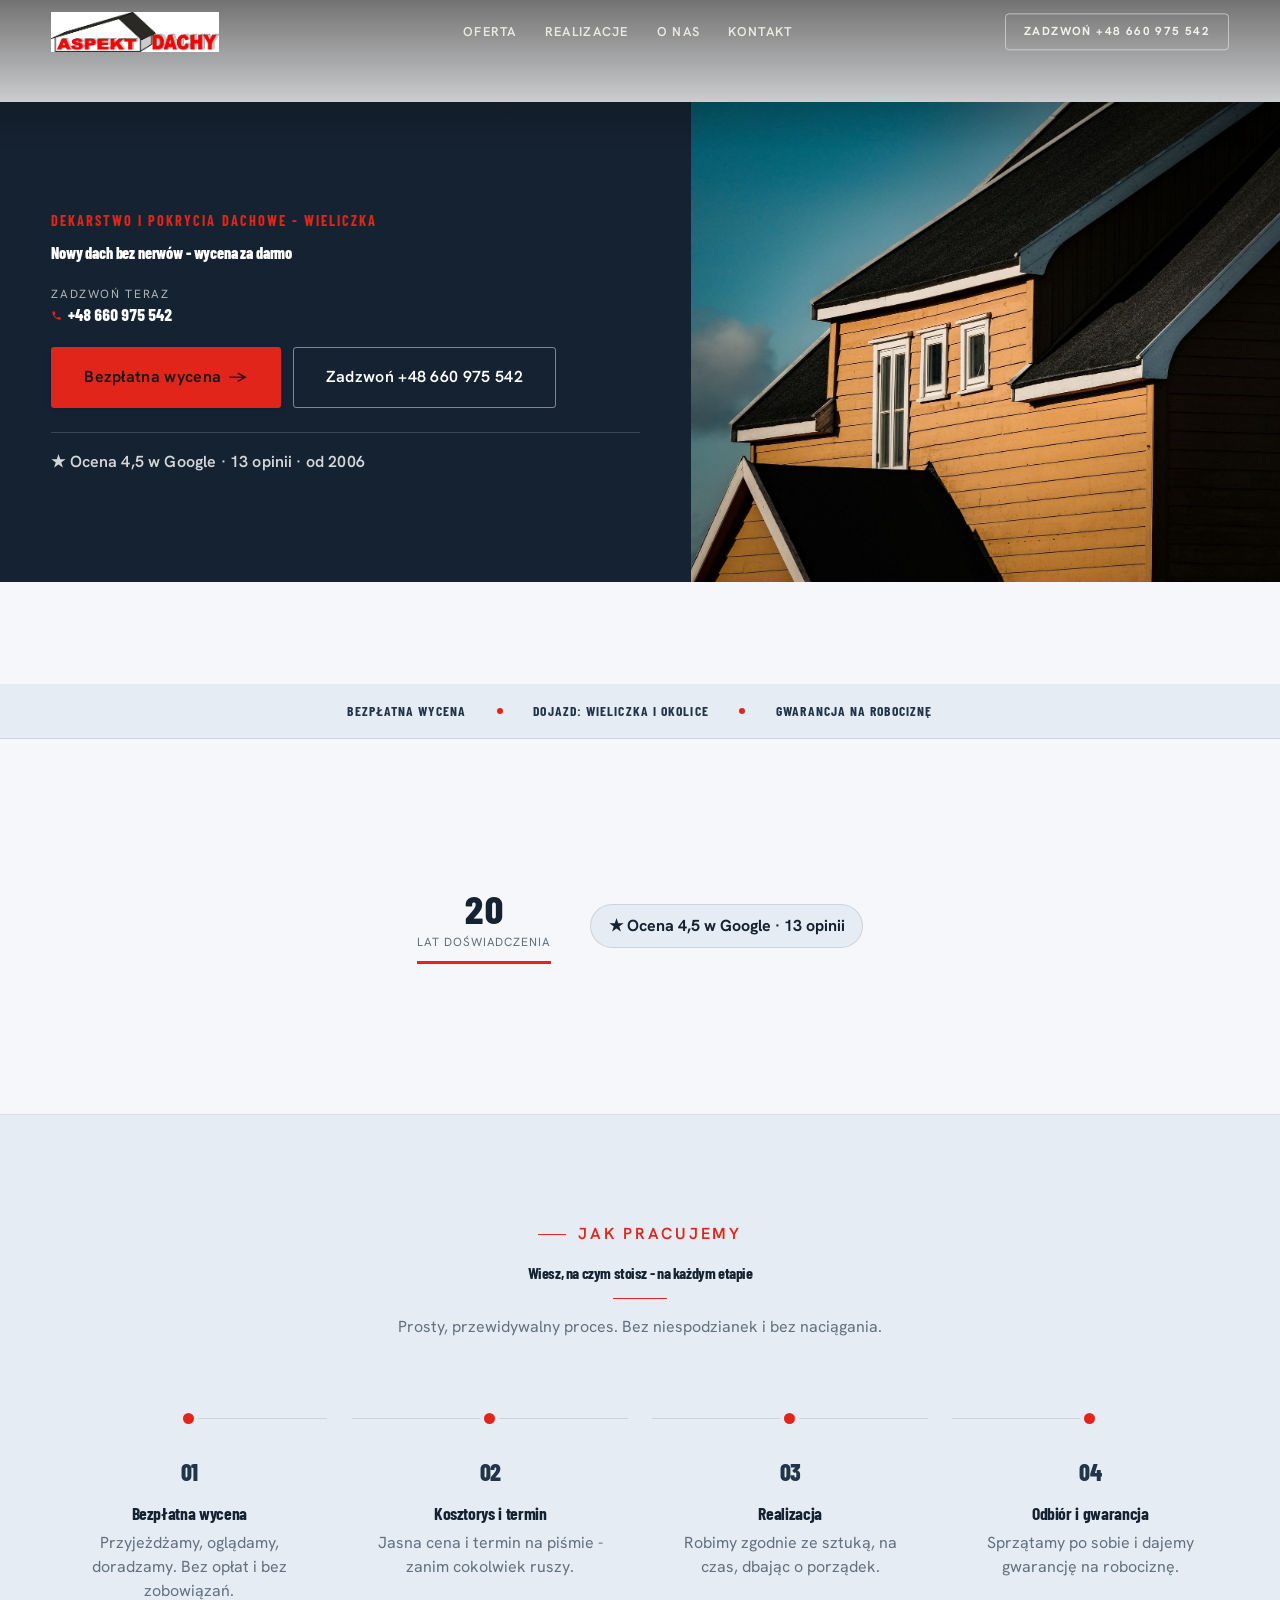
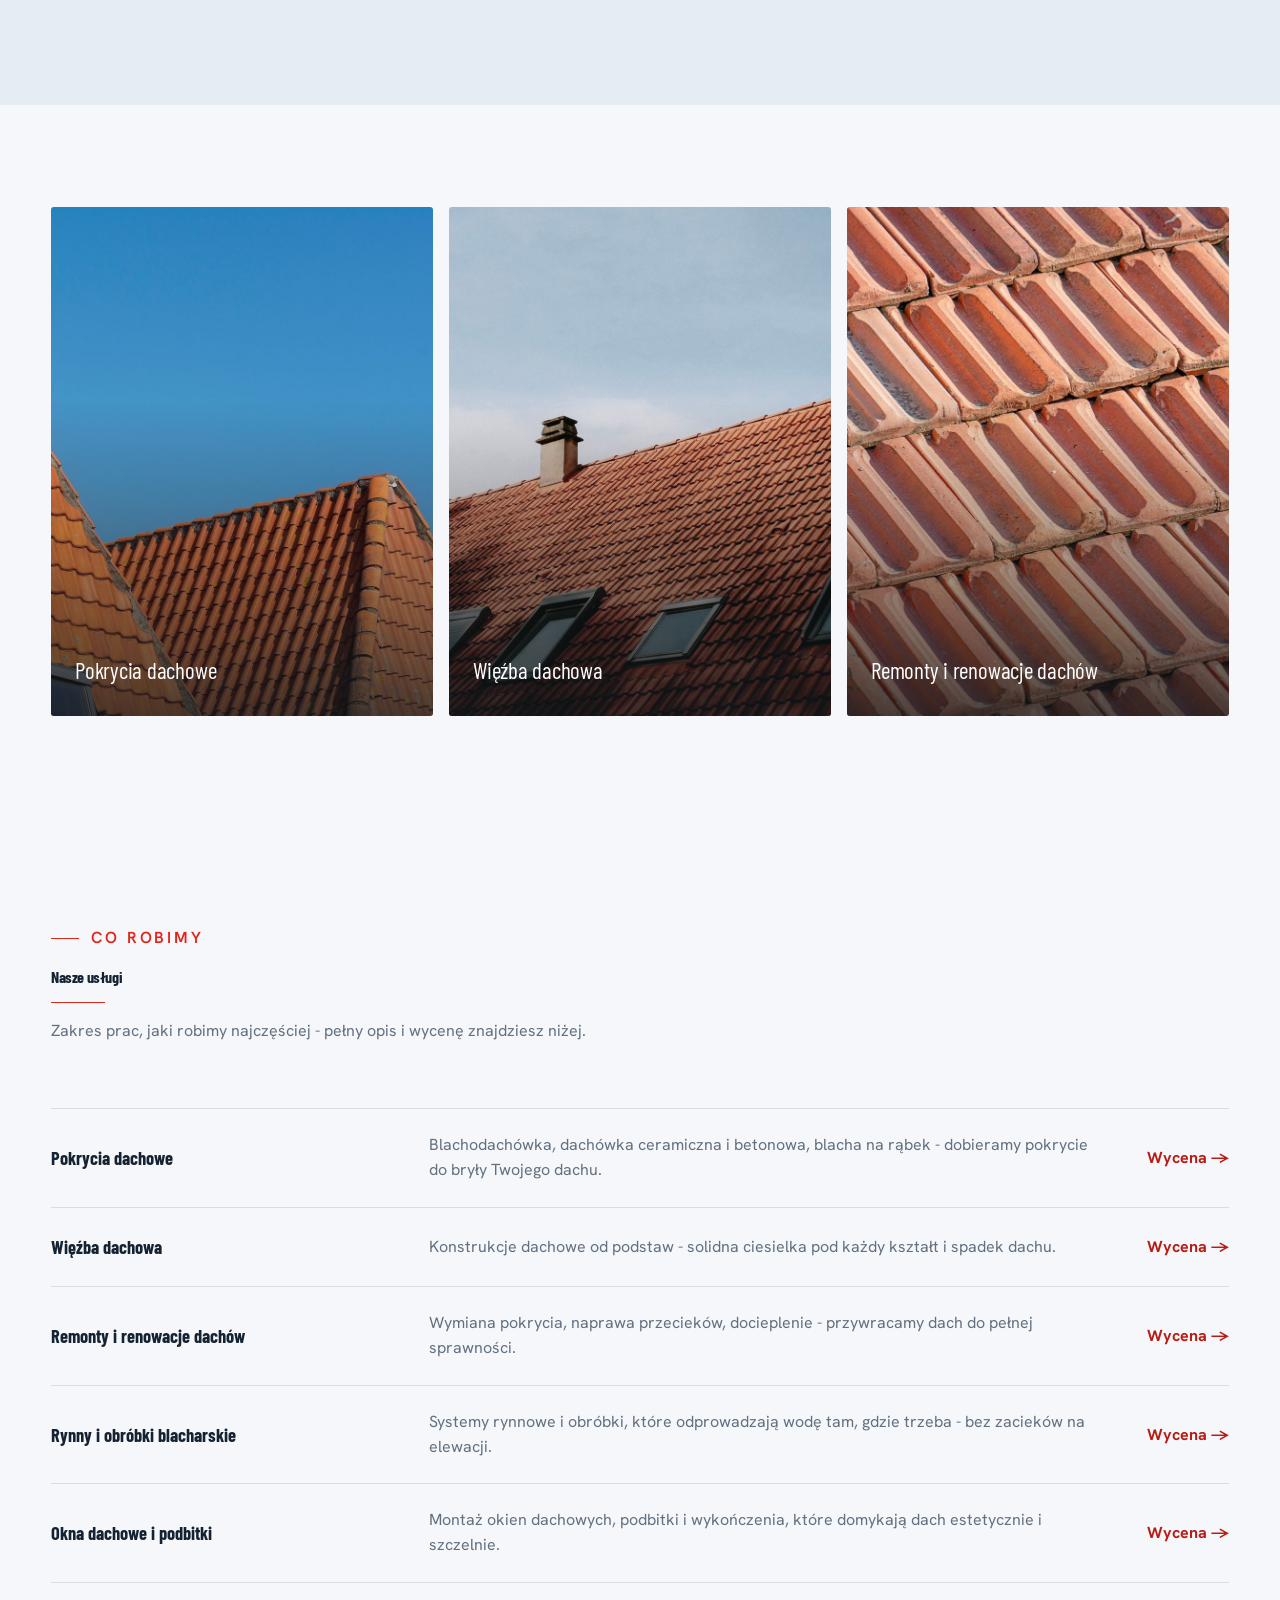
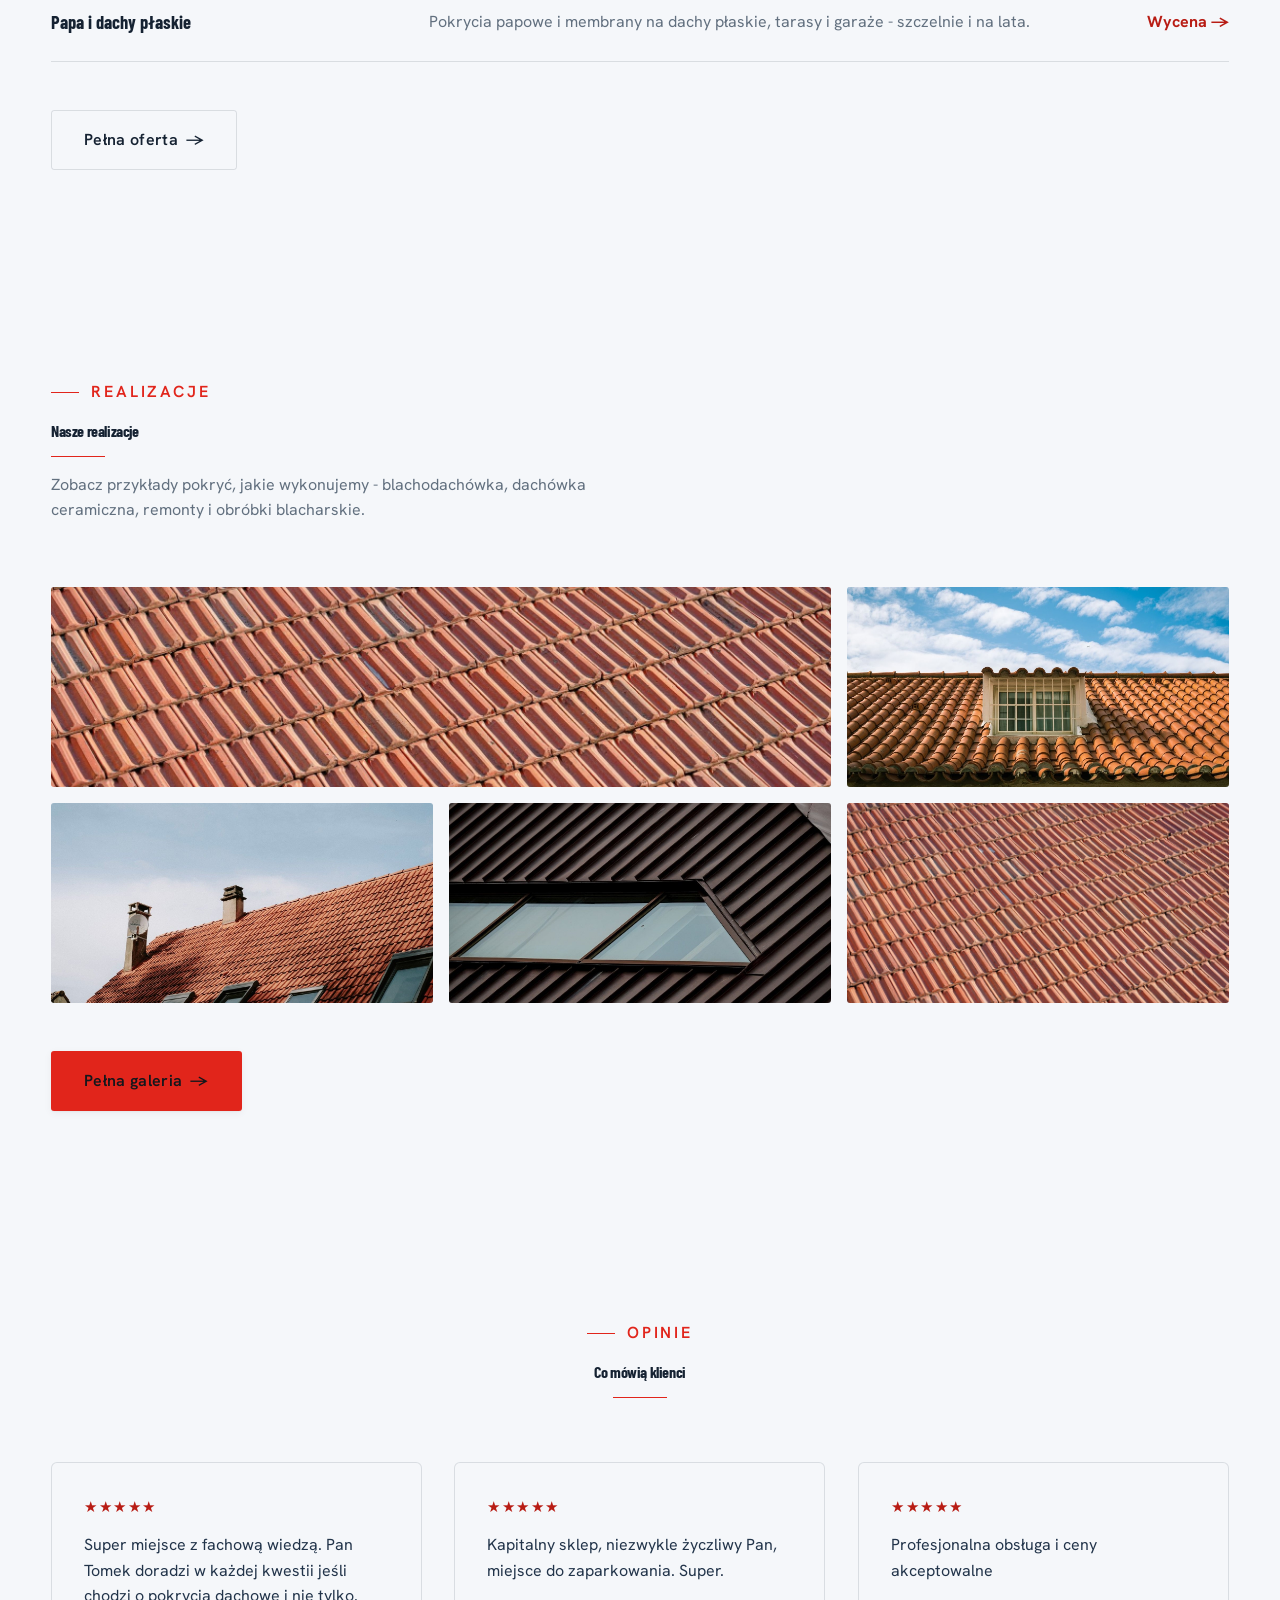
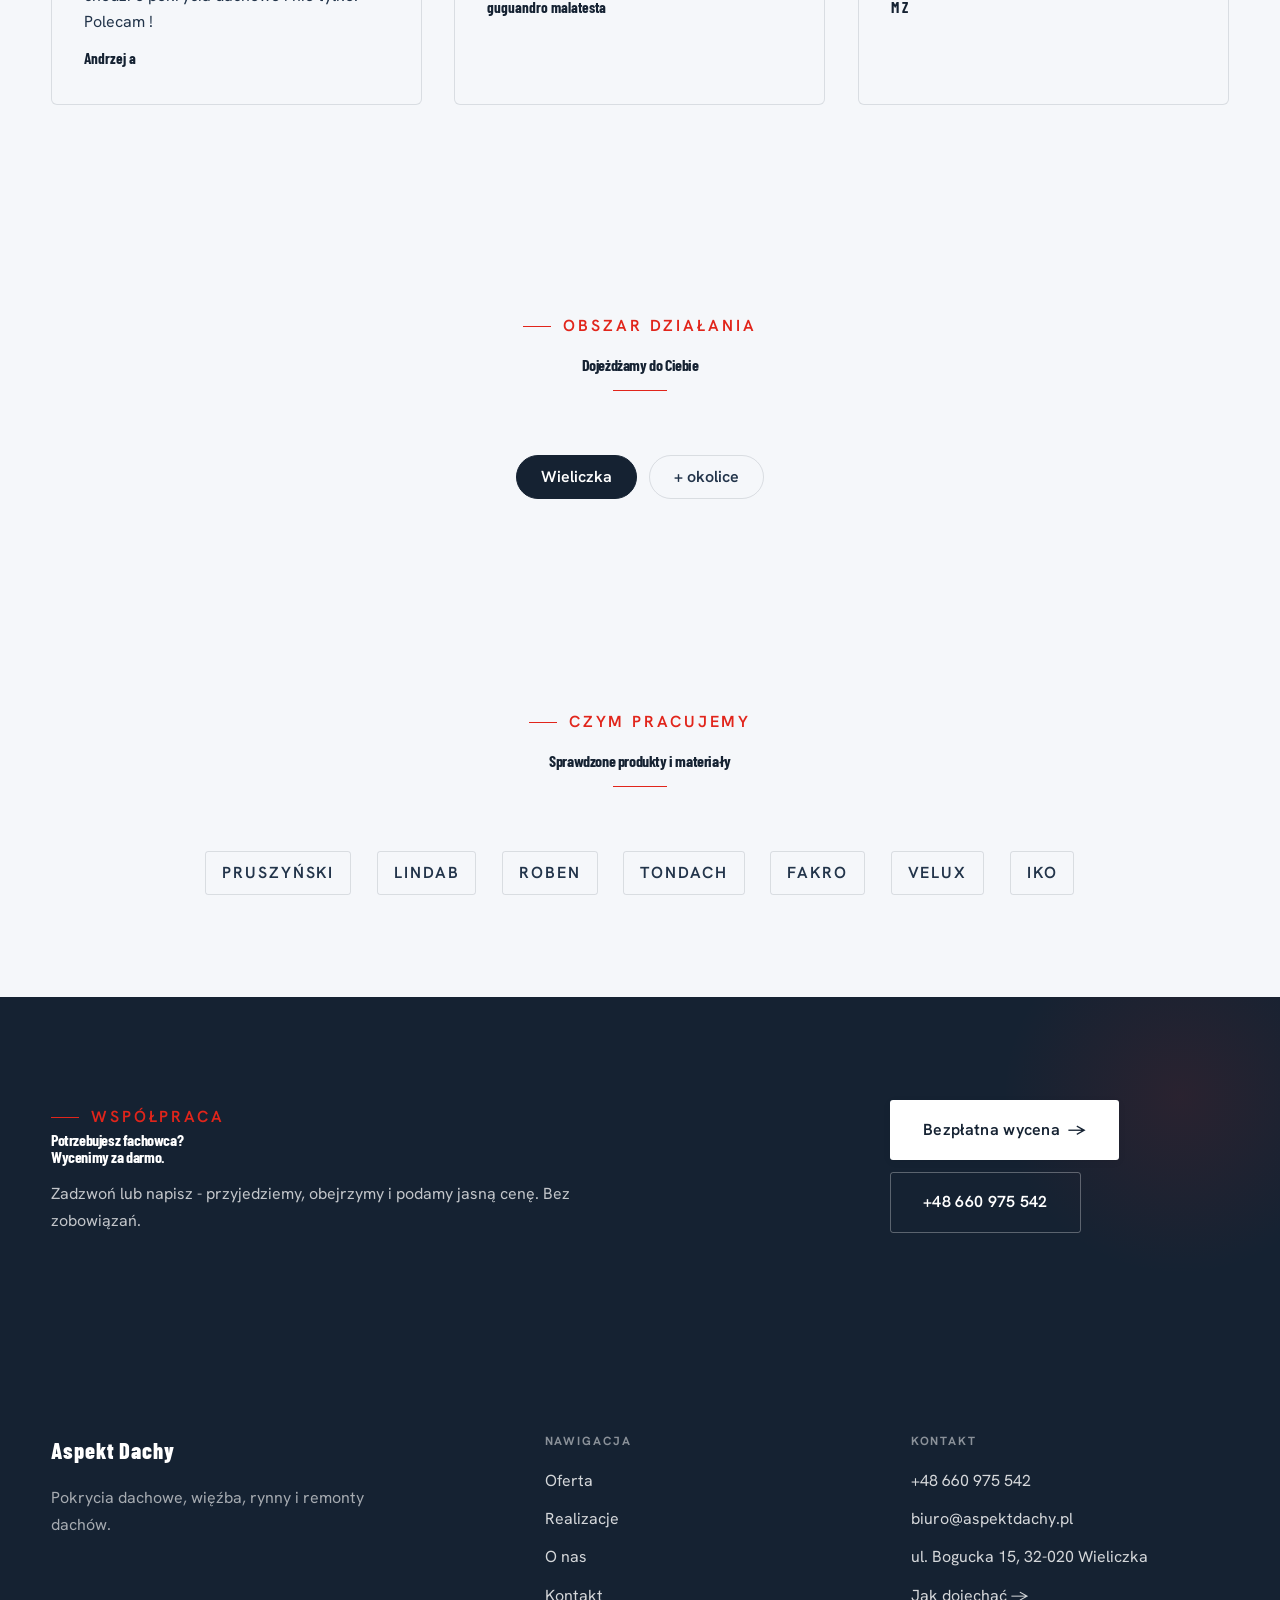
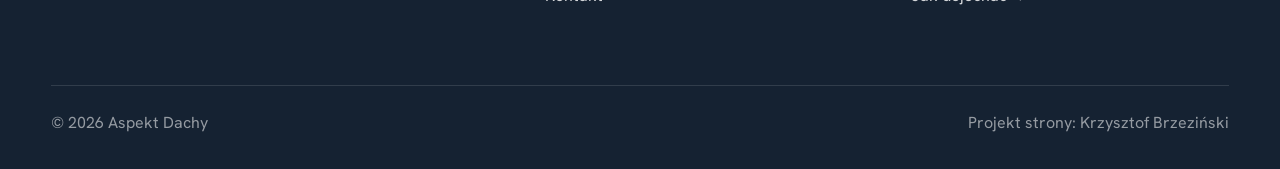
==== commit bb92a678: "Podniesienie jakosci tresci: usuniecie przeciekow z innej branzy, poprawa opinii/godzin z wizytowki," ====
--- a/index.html
+++ b/index.html
@@ -16,9 +16,8 @@
   <div class="wrap nav-inner">
     <a class="brand brand-has-logo" href="index.html"><img class="brand-logo" src="img/logo.jpg" alt="Aspekt Dachy"></a>
     <nav class="nav-links">
-      <a href="index.html" class="active">Strona główna</a>
+      <a href="oferta.html">Oferta</a>
       <a href="realizacje.html">Realizacje</a>
-      <a href="oferta.html">Oferta</a>
       <a href="o-nas.html">O nas</a>
       <a href="kontakt.html">Kontakt</a>
       <a href="tel:+48660975542" class="btn btn-accent">Zadzwoń +48 660 975 542</a>
@@ -27,29 +26,33 @@
   </div>
 </header>
 
-<section class="hero-cine">
-  <img src="img/hero.jpg" alt="Aspekt Dachy - Solidny dach, który chroni na lata">
-  <div class="wrap">
-    <div class="hero-copy">
-      <span class="eyebrow">Dekarstwo i pokrycia dachowe - Wieliczka · od 2006</span>
-      <h1>Solidny dach, który chroni na lata</h1>
-      <p class="lead">Pokrycia dachowe, więźba, rynny i remonty dachów. Od pomiaru, przez dobór materiału, po szczelny montaż - wszystko w jednych rękach, z gwarancją i bez niespodzianek.</p>
-      <div class="hero-actions">
+<section class="hero-fach">
+  <img class="hf-photo" src="img/hero.jpg" alt="Aspekt Dachy">
+  <div class="hf-panel">
+      <span class="hf-kicker">Dekarstwo i pokrycia dachowe - Wieliczka</span>
+      <h1 class="hf-title">Nowy dach bez nerwów - wycena za darmo</h1>
+      <a class="hf-phone" href="tel:+48660975542"><span class="hf-phone-lab">Zadzwoń teraz</span><span class="hf-phone-num"><svg class="ico-tel" width="16" height="16" viewBox="0 0 24 24" fill="none" aria-hidden="true"><path d="M6.6 10.8a15.5 15.5 0 0 0 6.6 6.6l2.2-2.2a1 1 0 0 1 1-.24 11.4 11.4 0 0 0 3.6.58 1 1 0 0 1 1 1V20a1 1 0 0 1-1 1A17 17 0 0 1 3 4a1 1 0 0 1 1-1h3.5a1 1 0 0 1 1 1c0 1.25.2 2.46.58 3.6a1 1 0 0 1-.25 1l-2.23 2.2Z" fill="currentColor"/></svg> +48 660 975 542</span></a>
+      <div class="hf-actions">
         <a href="kontakt.html" class="btn btn-accent">Bezpłatna wycena <span class="arr">→</span></a>
-        <a href="tel:+48660975542" class="btn btn-ghost" style="color:#fff;border-color:rgba(255,255,255,.45)">Zadzwoń +48 660 975 542</a>
+        <a href="tel:+48660975542" class="btn btn-ghost hf-ghost">Zadzwoń +48 660 975 542</a>
       </div>
-    </div>
+      <div class="hf-trust">★ Ocena 4,5 w Google · 13 opinii · od 2006</div>
   </div>
 </section>
-<section class="strip" style="padding-block:0">
+<section class="fach-promise">
   <div class="wrap">
-    <div class="item reveal"><div class="k">Gwarancja</div><div class="v">na pokrycie i wykonanie</div></div>
-    <div class="item reveal"><div class="k">Materiały</div><div class="v">sprawdzonych marek</div></div>
-    <div class="item reveal"><div class="k">Bezpłatny</div><div class="v">pomiar i wycena</div></div>
-    <div class="item reveal"><div class="k">Po sobie</div><div class="v">zostawiamy porządek</div></div>
+    <ul class="fp-row reveal"><li>Bezpłatna wycena</li><li>Dojazd: Wieliczka i okolice</li><li>Gwarancja na robociznę</li></ul>
   </div>
 </section>
-<section class="proces">
+<section class="trust-bar">
+  <div class="wrap">
+    <div class="tb-stats">
+      <div class="tb-stat reveal"><span class="tb-num">20</span><span class="tb-lab">lat doświadczenia</span></div>
+    </div>
+    <div class="tb-google reveal">★ Ocena 4,5 w Google · 13 opinii</div>
+  </div>
+</section>
+<section class="proces fachowcy">
   <div class="wrap">
     <div class="head center reveal">
       <span class="eyebrow">Jak pracujemy</span>
@@ -64,18 +67,30 @@
     </ol>
   </div>
 </section>
-<section>
+<section class="gateways-band">
+  <div class="wrap">
+    <div class="gateways">
+      <a href="oferta.html" class="gateway reveal"><img src="img/g1.jpg" alt="Pokrycia dachowe" loading="lazy"><span class="g-ttl">Pokrycia dachowe</span></a>
+      <a href="oferta.html" class="gateway reveal"><img src="img/g2.jpg" alt="Więźba dachowa" loading="lazy"><span class="g-ttl">Więźba dachowa</span></a>
+      <a href="oferta.html" class="gateway reveal"><img src="img/g3.jpg" alt="Remonty i renowacje dachów" loading="lazy"><span class="g-ttl">Remonty i renowacje dachów</span></a>
+    </div>
+  </div>
+</section>
+<section class="fach-uslugi">
   <div class="wrap">
     <div class="head reveal">
       <span class="eyebrow">Co robimy</span>
       <h2>Nasze usługi</h2>
-      <p>Każdy dach traktujemy indywidualnie - dobieramy pokrycie, konstrukcję i obróbki tak, by służył dziesięciolecia.</p>
+      <p>Zakres prac, jaki robimy najczęściej - pełny opis i wycenę znajdziesz niżej.</p>
     </div>
-    <div class="gateways">
-      <a href="oferta.html" class="gateway reveal"><img src="img/g2.jpg" alt="Pokrycia dachowe" loading="lazy"><span class="g-ttl">Pokrycia dachowe</span></a>
-      <a href="oferta.html" class="gateway reveal"><img src="img/g3.jpg" alt="Więźba dachowa" loading="lazy"><span class="g-ttl">Więźba dachowa</span></a>
-      <a href="oferta.html" class="gateway reveal"><img src="img/g4.jpg" alt="Remonty i renowacje dachów" loading="lazy"><span class="g-ttl">Remonty i renowacje dachów</span></a>
-    </div>
+    <ul class="fu-list">
+      <li class="fu-row reveal"><div class="fu-name">Pokrycia dachowe</div><div class="fu-desc">Blachodachówka, dachówka ceramiczna i betonowa, blacha na rąbek - dobieramy pokrycie do bryły Twojego dachu.</div><a class="fu-cta" href="kontakt.html">Wycena <span class="arr">→</span></a></li>
+      <li class="fu-row reveal"><div class="fu-name">Więźba dachowa</div><div class="fu-desc">Konstrukcje dachowe od podstaw - solidna ciesielka pod każdy kształt i spadek dachu.</div><a class="fu-cta" href="kontakt.html">Wycena <span class="arr">→</span></a></li>
+      <li class="fu-row reveal"><div class="fu-name">Remonty i renowacje dachów</div><div class="fu-desc">Wymiana pokrycia, naprawa przecieków, docieplenie - przywracamy dach do pełnej sprawności.</div><a class="fu-cta" href="kontakt.html">Wycena <span class="arr">→</span></a></li>
+      <li class="fu-row reveal"><div class="fu-name">Rynny i obróbki blacharskie</div><div class="fu-desc">Systemy rynnowe i obróbki, które odprowadzają wodę tam, gdzie trzeba - bez zacieków na elewacji.</div><a class="fu-cta" href="kontakt.html">Wycena <span class="arr">→</span></a></li>
+      <li class="fu-row reveal"><div class="fu-name">Okna dachowe i podbitki</div><div class="fu-desc">Montaż okien dachowych, podbitki i wykończenia, które domykają dach estetycznie i szczelnie.</div><a class="fu-cta" href="kontakt.html">Wycena <span class="arr">→</span></a></li>
+      <li class="fu-row reveal"><div class="fu-name">Papa i dachy płaskie</div><div class="fu-desc">Pokrycia papowe i membrany na dachy płaskie, tarasy i garaże - szczelnie i na lata.</div><a class="fu-cta" href="kontakt.html">Wycena <span class="arr">→</span></a></li>
+    </ul>
     <div style="margin-top:var(--space-7)" class="reveal"><a href="oferta.html" class="btn btn-ghost">Pełna oferta <span class="arr">→</span></a></div>
   </div>
 </section>
@@ -84,16 +99,29 @@
     <div class="head reveal">
       <span class="eyebrow">Realizacje</span>
       <h2>Nasze realizacje</h2>
-      <p>Zobacz dachy, które kryliśmy - od blachodachówki i dachówki ceramicznej po remonty i obróbki na domach naszych klientów.</p>
+      <p>Zobacz przykłady pokryć, jakie wykonujemy - blachodachówka, dachówka ceramiczna, remonty i obróbki blacharskie.</p>
     </div>
     <div class="gallery">
-      <div class="tile t-two3 reveal"><img src="img/g5.jpg" alt="Dach z blachodachówki" loading="lazy"><div class="cap">Dach z blachodachówki</div></div>
-      <div class="tile t-third reveal"><img src="img/g6.jpg" alt="Dachówka ceramiczna" loading="lazy"><div class="cap">Dachówka ceramiczna</div></div>
-      <div class="tile t-third reveal"><img src="img/g7.jpg" alt="Więźba dachowa" loading="lazy"><div class="cap">Więźba dachowa</div></div>
-      <div class="tile t-third reveal"><img src="img/g8.jpg" alt="Rynny i obróbki" loading="lazy"><div class="cap">Rynny i obróbki</div></div>
-      <div class="tile t-third reveal"><img src="img/g9.jpg" alt="Remont dachu" loading="lazy"><div class="cap">Remont dachu</div></div>
+      <div class="tile t-two3 reveal"><img src="img/g4.jpg" alt="Aspekt Dachy" loading="lazy"></div>
+      <div class="tile t-third reveal"><img src="img/g5.jpg" alt="Aspekt Dachy" loading="lazy"></div>
+      <div class="tile t-third reveal"><img src="img/g6.jpg" alt="Aspekt Dachy" loading="lazy"></div>
+      <div class="tile t-third reveal"><img src="img/g7.jpg" alt="Aspekt Dachy" loading="lazy"></div>
+      <div class="tile t-third reveal"><img src="img/g8.jpg" alt="Aspekt Dachy" loading="lazy"></div>
     </div>
     <div style="margin-top:var(--space-7)" class="reveal"><a href="realizacje.html" class="btn btn-accent">Pełna galeria <span class="arr">→</span></a></div>
+  </div>
+</section>
+<section class="opinie">
+  <div class="wrap">
+    <div class="head center reveal">
+      <span class="eyebrow">Opinie</span>
+      <h2>Co mówią klienci</h2>
+    </div>
+    <div class="opinie-grid">
+      <figure class="op-card reveal"><span class="op-star">★★★★★</span><blockquote>Super miejsce z fachową wiedzą. Pan Tomek doradzi w każdej kwestii jeśli chodzi o pokrycia dachowe i nie tylko. Polecam !</blockquote><span class="op-autor">Andrzej a</span></figure>
+      <figure class="op-card reveal"><span class="op-star">★★★★★</span><blockquote>Kapitalny sklep, niezwykle życzliwy Pan, miejsce do zaparkowania. Super.</blockquote><span class="op-autor">guguandro malatesta</span></figure>
+      <figure class="op-card reveal"><span class="op-star">★★★★★</span><blockquote>Profesjonalna obsługa i ceny akceptowalne</blockquote><span class="op-autor">M Z</span></figure>
+    </div>
   </div>
 </section>
 <section class="obszar">
@@ -102,7 +130,16 @@
       <span class="eyebrow">Obszar działania</span>
       <h2>Dojeżdżamy do Ciebie</h2>
     </div>
-    <ul class="obszar-list reveal"><li class="is-home">Wieliczka</li><li>+ okolice (do 30 km)</li></ul>
+    <ul class="obszar-list reveal"><li class="is-home">Wieliczka</li><li>+ okolice</li></ul>
+  </div>
+</section>
+<section class="auto-marki">
+  <div class="wrap">
+    <div class="head center reveal">
+      <span class="eyebrow">Czym pracujemy</span>
+      <h2>Sprawdzone produkty i materiały</h2>
+    </div>
+    <ul class="marki-list reveal"><li>Pruszyński</li><li>Lindab</li><li>Roben</li><li>Tondach</li><li>Fakro</li><li>Velux</li><li>IKO</li></ul>
   </div>
 </section>
 <section class="cta">
@@ -124,13 +161,12 @@
     <div class="foot-grid">
       <div class="foot-brand">
         <div class="name">Aspekt Dachy</div>
-        <p>Pokrycia dachowe, więźba, rynny i remonty dachów. Od pomiaru, przez dobór materiału, po szczelny montaż - wszystko w jednych rękach, z gwarancją i bez…</p>
+        <p>Pokrycia dachowe, więźba, rynny i remonty dachów.</p>
       </div>
       <div class="foot-col">
         <h4>Nawigacja</h4>
-        <a href="index.html">Strona główna</a>
+        <a href="oferta.html">Oferta</a>
         <a href="realizacje.html">Realizacje</a>
-        <a href="oferta.html">Oferta</a>
         <a href="o-nas.html">O nas</a>
         <a href="kontakt.html">Kontakt</a>
       </div>
@@ -139,6 +175,7 @@
         <a href="tel:+48660975542">+48 660 975 542</a>
         <a href="mailto:biuro@aspektdachy.pl">biuro@aspektdachy.pl</a>
         <p>ul. Bogucka 15, 32-020 Wieliczka</p>
+        <a href="https://maps.google.com/?cid=6019975971196634363&g_mp=CiVnb29nbGUubWFwcy5wbGFjZXMudjEuUGxhY2VzLkdldFBsYWNlEAIYBCAA" target="_blank" rel="noopener">Jak dojechać →</a>
       </div>
     </div>
     <div class="foot-bot">
@@ -147,7 +184,7 @@
     </div>
   </div>
 </footer>
-<div class="sticky-call"><a class="sc-call" href="tel:+48660975542">📞 Zadzwoń</a><a class="sc-quote" href="kontakt.html">Bezpłatna wycena</a></div>
+<div class="sticky-call"><a class="sc-call" href="tel:+48660975542"><svg class="ico-tel" width="16" height="16" viewBox="0 0 24 24" fill="none" aria-hidden="true"><path d="M6.6 10.8a15.5 15.5 0 0 0 6.6 6.6l2.2-2.2a1 1 0 0 1 1-.24 11.4 11.4 0 0 0 3.6.58 1 1 0 0 1 1 1V20a1 1 0 0 1-1 1A17 17 0 0 1 3 4a1 1 0 0 1 1-1h3.5a1 1 0 0 1 1 1c0 1.25.2 2.46.58 3.6a1 1 0 0 1-.25 1l-2.23 2.2Z" fill="currentColor"/></svg> Zadzwoń</a><a class="sc-quote" href="kontakt.html">Bezpłatna wycena</a></div>
 
 <script src="assets/main.js"></script>
 </body>
--- a/assets/styles.css
+++ b/assets/styles.css
@@ -13,9 +13,9 @@
   --ink-soft:#22344A;       /* nagłówki drugorzędne */
   --muted:#62707F;          /* tekst poboczny */
   --line:rgba(21,34,50,.12);/* hairline */
-  --accent:#1863DC;         /* stonowany petrol-slate — jedyny akcent */
-  --accent-d:#066AAB;
-  --accent-soft:rgba(24,99,220,.10);
+  --accent:#E1251B;         /* stonowany petrol-slate — jedyny akcent */
+  --accent-d:#B81C14;
+  --accent-soft:rgba(225,37,27,.10);
   --dark:#152232;           /* sekcje ciemne (stopka/CTA) */
 
   /* ODSTĘPY — skala 4/8 */
@@ -224,6 +224,13 @@
 
 /* ---------- GALLERY (realizacje) ---------- */
 .gallery{display:grid;grid-template-columns:repeat(12,1fr);gap:var(--space-4);grid-auto-rows:200px}
+/* GALERIA MASONRY — pionowe zdjęcia (portrety beauty/wellness) bez przycinania: kolumny, height auto */
+.gallery-masonry{column-count:3;column-gap:var(--space-4)}
+@media(max-width:900px){.gallery-masonry{column-count:2}}
+@media(max-width:560px){.gallery-masonry{column-count:1}}
+.gallery-masonry .m-tile{break-inside:avoid;margin:0 0 var(--space-4);padding:0;position:relative;overflow:hidden;border-radius:var(--r-md);border:1px solid var(--line)}
+.gallery-masonry .m-tile img{width:100%;height:auto;display:block}
+.gallery-masonry .m-tile .cap{position:absolute;left:0;right:0;bottom:0;padding:var(--space-4);color:#fff;background:linear-gradient(0deg,rgba(0,0,0,.55),transparent);font-size:var(--text-sm)}
 .tile{position:relative;overflow:hidden;border-radius:var(--r-md);box-shadow:var(--sh-sm);
   transition:transform var(--dur) var(--ease),box-shadow var(--dur) var(--ease)}
 .tile img{width:100%;height:100%;object-fit:cover;transition:transform .6s var(--ease)}
@@ -446,9 +453,6 @@
   body{padding-bottom:56px}
 }
 
-/* --- Telefon w nagłówku trochę mocniejszy (CTA „Zadzwoń”) --- */
-.nav-links a.btn-accent .nav-tel{font-variant-numeric:tabular-nums}
-
 /* --- Blok „Awaria? Dzwoń” (opcjonalny, hydraulik/elektryk) --- */
 .awaria{background:var(--dark);color:#fff}
 .awaria .wrap{display:flex;flex-wrap:wrap;align-items:center;justify-content:space-between;gap:var(--space-5);padding-block:var(--space-7)}
@@ -461,3 +465,171 @@
 .auto-marki .marki-list li{font-family:var(--font-display);text-transform:uppercase;letter-spacing:.12em;font-weight:600;
   font-size:clamp(.82rem,1.5vw,1rem);color:var(--ink-soft);padding:.5rem 1rem;border:1px solid var(--line);border-radius:var(--r-sm)}
 .marki-gwar{text-align:center;color:var(--muted);font-size:var(--text-sm);margin-top:var(--space-6)}
+
+/* ============================================================
+   FAZA 3 - OSOBNY UKŁAD FACHOWCY (research wf_e4ed63db + krytyka z policzonym WCAG). Doklejane na wierzch.
+   Tożsamość: ZAUFANIE + DUŻY TELEFON + DOWÓD. Dwublok hero (zdjęcie | lity panel), bezpośrednio, solidnie.
+   ============================================================ */
+
+/* --- P0 KONTRAST: bursztyn jako TEKST na jasnym = 2.0 FAIL (policzone). Naprawy (bursztyn->ciemny tekst / ink). --- */
+.btn-accent{color:#14171c}                                  /* bursztyn + ciemny tekst = 8.28 PASS */
+.sticky-call .sc-call{color:#14171c}                        /* sticky bursztyn + ciemny tekst */
+.obszar-list li.is-home{background:var(--ink);border-color:var(--ink);color:#fff}  /* było bursztyn+biel 2.17 -> ink+biel 16.29 */
+.proces-line .pno{color:var(--ink-soft)}                    /* numery procesu: było bursztyn 2.0 -> ink-soft (czytelne); kropka osi zostaje bursztyn (grafika) */
+
+/* --- Ikona telefonu (uzywana w hero hf-phone-num; nav styluje silnik NAV NOBU) --- */
+.ico-tel{vertical-align:-2px;margin-right:.3em}
+
+/* === HERO FACHOWCY: dwublok (zdjęcie | lity panel ink). Zdjęcie = PIERWSZE dziecko (blur-guard + mobilny stack). STATYCZNE. === */
+.hero-fach{display:grid;grid-template-columns:1fr minmax(0,46%);min-height:clamp(540px,76vh,740px);min-height:clamp(540px,76svh,740px)}
+.hf-photo{width:100%;height:100%;object-fit:cover;display:block;background:var(--paper-2)}  /* img = PIERWSZE dziecko sekcji (blur-guard); EAGER, bez animacji (zero janku) */
+.hf-panel{order:-1;background:var(--ink);color:#fff;display:flex;flex-direction:column;justify-content:center;
+  padding:clamp(2.2rem,5vw,4.5rem) clamp(1.6rem,4vw,3.6rem)}
+.hf-kicker{font-family:var(--font-display);font-weight:700;text-transform:uppercase;letter-spacing:.14em;
+  font-size:clamp(.74rem,1.4vw,.9rem);color:var(--accent)}
+.hf-title{color:#fff;font-family:var(--font-display);font-weight:800;line-height:1.05;letter-spacing:-.01em;
+  font-size:clamp(1.9rem,1.4rem+2vw,3rem);margin:var(--space-3) 0 var(--space-5)}
+.hf-phone{display:inline-flex;flex-direction:column;gap:.15rem;margin-bottom:var(--space-5);width:fit-content}
+.hf-phone-lab{font-size:.74rem;text-transform:uppercase;letter-spacing:.14em;color:rgba(255,255,255,.66)}
+.hf-phone-num{font-family:var(--font-display);font-weight:800;color:#fff;font-variant-numeric:tabular-nums;white-space:nowrap;
+  font-size:clamp(2rem,1.4rem+2.2vw,2.9rem);line-height:1;display:inline-flex;align-items:center}
+.hf-phone-num .ico-tel{width:.7em;height:.7em;color:var(--accent);margin-right:.35em}   /* ikona bursztyn, cyfry białe */
+.hf-phone:hover .hf-phone-num{color:var(--accent)}
+.hf-actions{display:flex;flex-wrap:wrap;gap:var(--space-3)}
+.hf-ghost{color:#fff;border-color:rgba(255,255,255,.45)}
+.hf-trust{margin-top:var(--space-5);padding-top:var(--space-4);border-top:1px solid rgba(255,255,255,.16);
+  color:rgba(255,255,255,.82);font-weight:600;font-size:var(--text-sm);letter-spacing:.01em}
+@media(max-width:820px){
+  .hero-fach{grid-template-columns:1fr;min-height:0}
+  .hf-photo{aspect-ratio:16/10}
+  .hf-panel{order:0;padding-block:clamp(2rem,7vw,3rem)}     /* DOM-order: zdjęcie na górze, panel pod */
+}
+
+/* === PROMISE BAR: zawsze-obecna sygnatura usługowa (anty recon-collapse) === */
+.fach-promise{background:var(--paper-2);border-bottom:var(--hairline);padding-block:0}
+.fach-promise .wrap{padding-block:var(--space-4)}
+.fp-row{list-style:none;margin:0;padding:0;display:flex;flex-wrap:wrap;justify-content:center;align-items:center;gap:clamp(.6rem,2.4vw,2rem)}
+.fp-row li{font-family:var(--font-display);font-weight:700;text-transform:uppercase;letter-spacing:.08em;
+  font-size:clamp(.72rem,1.3vw,.85rem);color:var(--ink-soft);display:flex;align-items:center}
+.fp-row li:not(:last-child)::after{content:"";width:6px;height:6px;border-radius:50%;background:var(--accent);margin-left:clamp(.6rem,2.4vw,2rem)}
+
+/* === TRUST BAR (gated): jasne pasmo, cyfry INK (NIE bursztyn=2.0 FAIL), bursztyn jako kreska pod liczbą === */
+.trust-bar{background:var(--paper);border-bottom:var(--hairline)}
+.trust-bar .wrap{display:flex;flex-wrap:wrap;align-items:center;justify-content:center;gap:clamp(1rem,3vw,2.6rem);padding-block:var(--space-7)}
+.tb-stats{display:flex;flex-wrap:wrap;gap:clamp(1rem,3vw,2.6rem)}
+.tb-stat{display:flex;flex-direction:column;align-items:center;text-align:center;padding-bottom:var(--space-2);border-bottom:3px solid var(--accent)}
+.tb-num{font-family:var(--font-display);font-weight:800;font-size:clamp(2rem,3vw,2.8rem);line-height:1;color:var(--ink);font-variant-numeric:tabular-nums}
+.tb-lab{font-size:.74rem;text-transform:uppercase;letter-spacing:.08em;color:var(--muted);margin-top:.3rem}
+.tb-google{font-weight:700;color:var(--ink);font-size:var(--text-base);background:var(--paper-2);border:var(--hairline);border-radius:999px;padding:.5rem 1.1rem;font-variant-numeric:tabular-nums}
+.tb-seal{font-family:var(--font-display);font-weight:700;text-transform:uppercase;letter-spacing:.06em;font-size:.85rem;
+  color:var(--ink);border:1px solid var(--accent);border-radius:var(--r-sm);padding:.5rem 1rem}
+
+/* === LISTA USŁUG (zamiast bram-nastrojowych): konkret "co + zakres + wycena" === */
+.fach-uslugi .fu-list{list-style:none;margin:var(--space-8) 0 0;padding:0;display:flex;flex-direction:column}
+.fu-row{display:grid;grid-template-columns:minmax(11rem,1fr) 2fr auto;gap:clamp(1rem,3vw,2.5rem);align-items:center;
+  padding-block:var(--space-5);border-top:1px solid var(--line)}
+.fu-row:last-child{border-bottom:1px solid var(--line)}
+.fu-name{font-family:var(--font-display);font-weight:700;font-size:1.15rem;color:var(--ink)}
+.fu-desc{color:var(--muted);font-size:var(--text-sm);line-height:1.55}
+.fu-cta{font-weight:700;font-size:var(--text-sm);color:var(--accent-d);white-space:nowrap}
+.fu-cta:hover{color:var(--ink)}
+@media(max-width:760px){.fu-row{grid-template-columns:1fr;gap:var(--space-2)}.fu-cta{justify-self:start}}
+
+/* === OPINIE (gated): realne cytaty z reconu === */
+.opinie-grid{display:grid;grid-template-columns:repeat(auto-fit,minmax(16rem,1fr));gap:var(--space-6);margin-top:var(--space-8)}
+.op-card{margin:0;background:var(--paper);border:1px solid var(--line);border-radius:var(--r-md);padding:var(--space-6);display:flex;flex-direction:column;gap:var(--space-3)}
+.op-star{color:var(--accent-d);letter-spacing:.1em;font-size:.95rem}
+.op-card blockquote{margin:0;color:var(--ink-soft);font-size:var(--text-base);line-height:1.6}
+.op-autor{font-family:var(--font-display);font-weight:700;color:var(--ink);font-size:.95rem}
+
+/* === SUWAK PRZED/PO (kopia z auto.css - CSS nie dziedziczy się między rodzinami; krytyka 5b) === */
+.auto-ba .ba-slider{position:relative;--ba-pos:50%;max-width:62rem;margin:var(--space-8) auto 0;aspect-ratio:16/9;
+  overflow:hidden;border-radius:var(--r-sm);border:1px solid var(--line);touch-action:none;user-select:none;cursor:ew-resize}
+.ba-slider img{position:absolute;inset:0;width:100%;height:100%;object-fit:cover;display:block}
+.ba-before-wrap{position:absolute;inset:0;clip-path:inset(0 calc(100% - var(--ba-pos)) 0 0)}
+.ba-lab{position:absolute;top:var(--space-4);z-index:3;font-family:var(--font-display);text-transform:uppercase;
+  letter-spacing:.1em;font-size:.7rem;color:#fff;background:rgba(10,12,15,.6);padding:.3rem .6rem;border-radius:2px}
+.ba-lab-l{left:var(--space-4)}
+.ba-lab-r{right:var(--space-4)}
+.ba-handle{position:absolute;top:0;bottom:0;left:var(--ba-pos);width:2px;background:var(--accent);transform:translateX(-1px);z-index:4;pointer-events:none}
+.ba-handle span{position:absolute;top:50%;left:50%;transform:translate(-50%,-50%);width:38px;height:38px;border-radius:50%;
+  background:var(--accent);box-shadow:0 2px 12px rgba(0,0,0,.4);display:flex;align-items:center;justify-content:center}
+.ba-handle span::before,.ba-handle span::after{content:"";position:absolute;width:0;height:0;border-block:5px solid transparent}
+.ba-handle span::before{left:9px;border-right:6px solid #14171c}
+.ba-handle span::after{right:9px;border-left:6px solid #14171c}
+.ba-podpis{text-align:center;color:var(--muted);font-size:var(--text-sm);margin-top:var(--space-5)}
+
+/* === NAV NOBU (silnik): fachowcy === */
+.nav{position:fixed;left:0;right:0;backdrop-filter:none;border-bottom:1px solid transparent;z-index:100;transition:transform .35s var(--ease),background .35s ease,box-shadow .35s ease}
+.nav.nav-hidden{transform:translateY(-100%)}
+.nav.is-stuck{background:transparent;box-shadow:none;border-bottom-color:transparent}
+.nav.is-stuck .nav-inner{height:64px}
+.nav .brand{flex-direction:row;align-items:baseline;gap:.6rem;line-height:1}
+.nav .brand .name{font-family:var(--font-display);font-weight:600;font-size:1.5rem;text-transform:uppercase;letter-spacing:.14em}
+.nav .brand .sub{margin-top:0;padding-left:.65rem;border-left:1px solid currentColor;font-size:.66rem;font-weight:600;letter-spacing:.22em;text-transform:uppercase}
+.nav .nav-links a{font-size:.8rem;font-weight:600;text-transform:uppercase;letter-spacing:.1em;padding-block:6px}
+.nav .nav-links a::after{height:1px}
+.nav .nav-links a.btn-accent{font-size:.73rem;font-weight:700;text-transform:uppercase;letter-spacing:.12em;padding:.5rem 1.1rem;border-radius:4px;box-shadow:none}
+.nav .nav-links a.btn-accent:hover{transform:none;box-shadow:none}
+.nav .nav-links a.btn-accent{background:var(--accent);border:1px solid var(--accent);color:#14171c}
+.nav .nav-links a.btn-accent:hover{background:var(--accent);border-color:var(--accent);color:#14171c;filter:brightness(1.07)}
+.nav{background:transparent}
+.nav::after{content:"";position:absolute;left:0;right:0;top:0;height:150px;z-index:-1;pointer-events:none;transition:opacity .35s ease;background:linear-gradient(180deg,rgba(8,6,4,.55) 0%,rgba(8,6,4,0) 100%)}
+.nav.nav-solid::after{opacity:0}
+.nav .brand .name{color:#f5f1ea}
+.nav .brand .sub{color:rgba(245,241,234,.82)}
+.nav .nav-links a:not(.btn-accent){color:rgba(245,241,234,.9)}
+.nav .nav-links a:not(.btn-accent):hover,.nav .nav-links a.active:not(.btn-accent){color:#fff}
+.nav .nav-links a:not(.btn-accent)::after{background:#fff}
+.nav .nav-toggle span{background:#f5f1ea}
+.nav.nav-solid{background:color-mix(in srgb,var(--paper) 94%,transparent);backdrop-filter:saturate(140%) blur(10px);border-bottom:var(--hairline)}
+.nav.nav-solid .brand .name{color:var(--ink)}
+.nav.nav-solid .brand .sub{color:var(--accent-d)}
+.nav.nav-solid .nav-links a:not(.btn-accent){color:var(--ink-soft)}
+.nav.nav-solid .nav-links a:not(.btn-accent):hover,.nav.nav-solid .nav-links a.active:not(.btn-accent){color:var(--ink)}
+.nav.nav-solid .nav-links a:not(.btn-accent)::after{background:var(--accent-d)}
+.nav.nav-solid .nav-toggle span{background:var(--ink)}
+.nav.nav-solid.nav-hidden{background:transparent;box-shadow:none;border-bottom-color:transparent}
+@media(min-width:681px){
+.nav .nav-inner{position:relative;height:64px}
+.nav .nav-links{flex:1;justify-content:center;gap:clamp(1rem,2.2vw,1.9rem);padding-right:12rem}
+.nav .nav-links a.btn-accent{position:absolute;right:0;top:50%;transform:translateY(-50%);margin:0}
+.nav:not(.nav-solid) .nav-links a.btn-accent{background:transparent;border-color:rgba(245,241,234,.55);color:#f5f1ea}
+.nav:not(.nav-solid) .nav-links a.btn-accent:hover{background:var(--accent);border-color:var(--accent);color:#14171c;transform:translateY(-50%)}
+}
+@media(max-width:680px){
+.nav .nav-links:not(.open){transform:translateY(-160%);visibility:hidden}
+.nav .nav-links.open{visibility:visible}
+.nav .brand .name{font-size:1.12rem;letter-spacing:.1em}
+.nav .brand .sub{display:none}
+.nav .brand{min-width:0;overflow:hidden}
+.nav .nav-links{background:var(--paper)}
+.nav .nav-links a:not(.btn-accent){color:var(--ink-soft)}
+.nav .nav-links a:not(.btn-accent):hover,.nav .nav-links a.active:not(.btn-accent){color:var(--ink)}
+}
+
+/* === focal-point zdjęć (smartcrop) — cover nie utnie twarzy/obiektu === */
+img[src$="/g1.jpg"]{object-position:62% 50%}
+[style*="g1.jpg"]{background-position:62% 50%}
+img[src$="/g2.jpg"]{object-position:67% 50%}
+[style*="g2.jpg"]{background-position:67% 50%}
+img[src$="/g3.jpg"]{object-position:38% 50%}
+[style*="g3.jpg"]{background-position:38% 50%}
+img[src$="/g4.jpg"]{object-position:67% 50%}
+[style*="g4.jpg"]{background-position:67% 50%}
+img[src$="/g5.jpg"]{object-position:72% 50%}
+[style*="g5.jpg"]{background-position:72% 50%}
+img[src$="/g6.jpg"]{object-position:67% 49%}
+[style*="g6.jpg"]{background-position:67% 49%}
+img[src$="/g7.jpg"]{object-position:67% 50%}
+[style*="g7.jpg"]{background-position:67% 50%}
+img[src$="/g8.jpg"]{object-position:67% 50%}
+[style*="g8.jpg"]{background-position:67% 50%}
+img[src$="/g9.jpg"]{object-position:62% 50%}
+[style*="g9.jpg"]{background-position:62% 50%}
+img[src$="/g10.jpg"]{object-position:62% 50%}
+[style*="g10.jpg"]{background-position:62% 50%}
+img[src$="/g11.jpg"]{object-position:58% 49%}
+[style*="g11.jpg"]{background-position:58% 49%}
+img[src$="/g14.jpg"]{object-position:38% 50%}
+[style*="g14.jpg"]{background-position:38% 50%}
